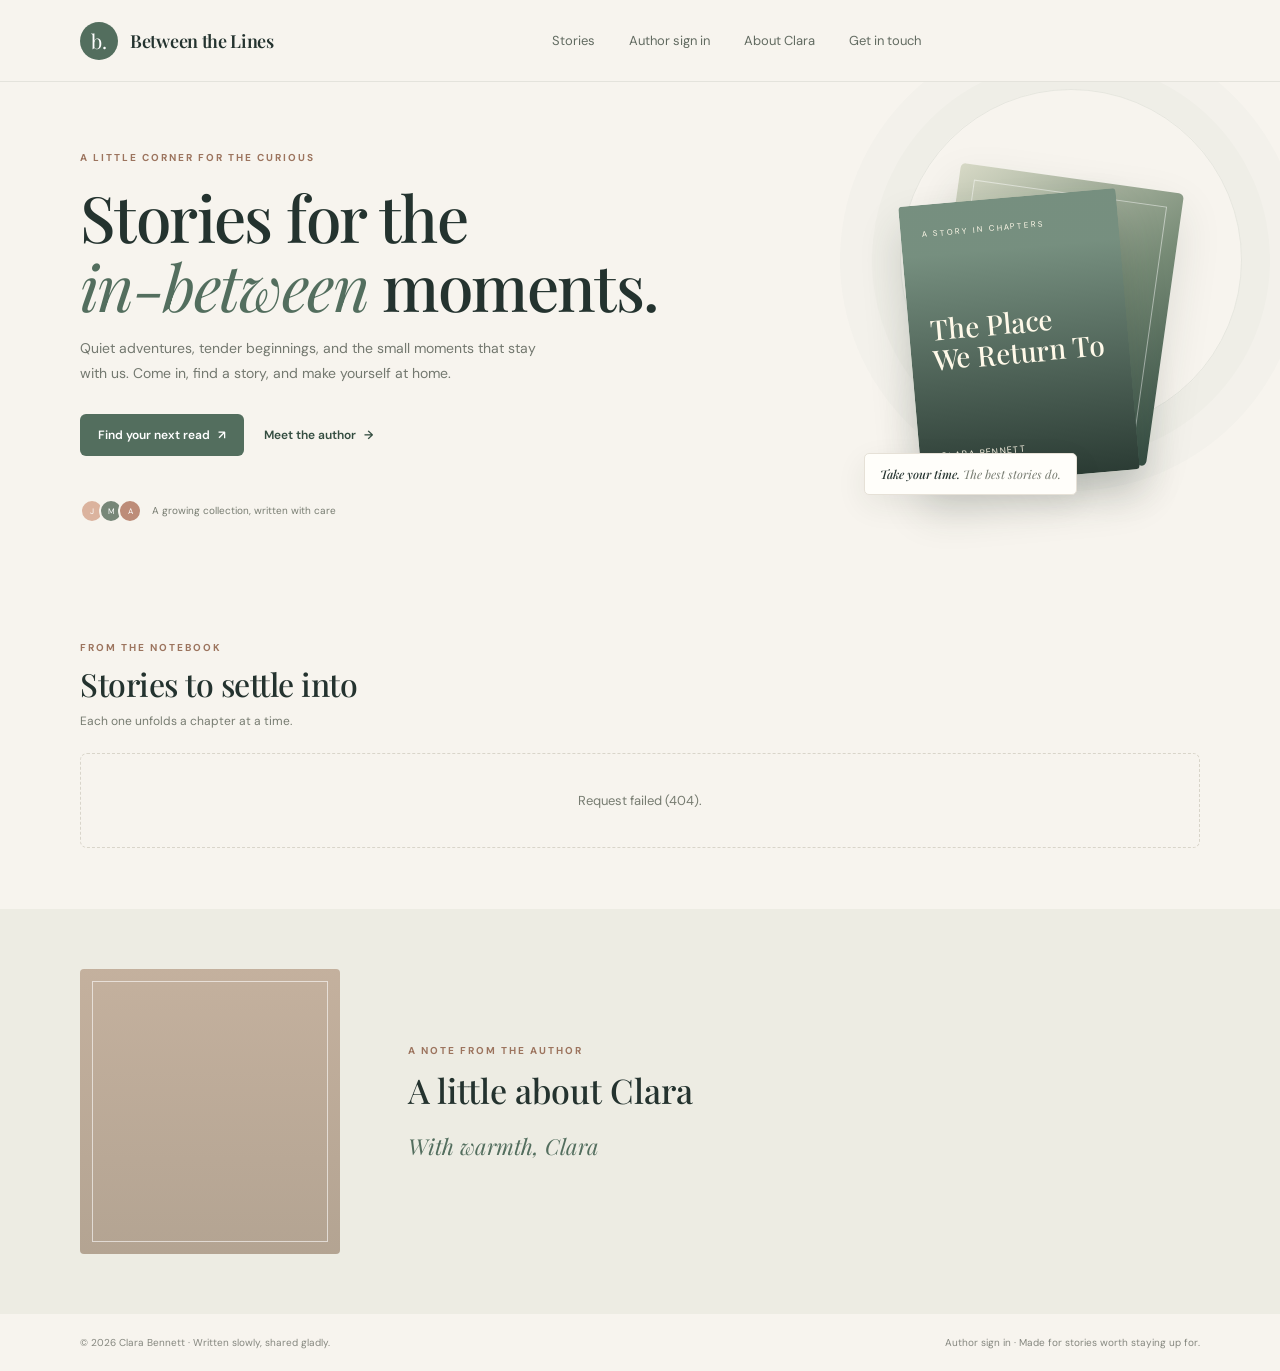
==== index.html @ d6409e67 "for the website website" ====
<!doctype html>
<html lang="en">
<head>
  <meta charset="utf-8">
  <meta name="viewport" content="width=device-width, initial-scale=1">
  <meta name="theme-color" content="#f7f4ee">
  <title>Between the Lines — Stories by Clara Bennett</title>
  <link rel="preconnect" href="https://fonts.googleapis.com">
  <link rel="preconnect" href="https://fonts.gstatic.com" crossorigin>
  <link href="https://fonts.googleapis.com/css2?family=DM+Sans:wght@400;500;600;700&family=Playfair+Display:wght@400;500;600;700&display=swap" rel="stylesheet">
  <style>
    :root {
      color-scheme: light;
      --paper: #f7f4ee;
      --ink: #24332f;
      --muted: #777c71;
      --line: #e6e1d7;
      --green: #536e5e;
      --green-dark: #344d40;
      --peach: #e6a487;
      --card: #fffefa;
      --serif: "Playfair Display", Georgia, serif;
      --sans: "DM Sans", Arial, sans-serif;
      font-family: var(--sans);
      color: var(--ink);
      background: var(--paper);
      font-synthesis: none;
      text-rendering: optimizeLegibility;
    }

    * { box-sizing: border-box; }
    [hidden] { display: none !important; }
    body { margin: 0; min-width: 320px; }
    button, input, textarea, select { font: inherit; }
    button { cursor: pointer; }
    a { color: inherit; text-decoration: none; }
    .wrap { width: min(1120px, calc(100% - 64px)); margin-inline: auto; }

    .topbar {
      height: 82px;
      display: flex;
      align-items: center;
      border-bottom: 1px solid rgba(66, 76, 66, .1);
    }
    .topbar-inner { display: flex; align-items: center; justify-content: space-between; gap: 28px; }
    .brand { display: flex; align-items: center; gap: 12px; }
    .brand-mark {
      display: grid; place-items: center; width: 38px; height: 38px;
      border-radius: 50%; color: #fff; background: var(--green); font: 20px var(--serif);
    }
    .brand-name { font: 600 18px var(--serif); letter-spacing: -.3px; }
    .nav { display: flex; align-items: center; gap: 34px; color: #626b61; font-size: 13px; }
    .nav a:hover { color: var(--green-dark); }
    .nav-actions { display: flex; gap: 10px; }
    .button {
      display: inline-flex; align-items: center; justify-content: center; gap: 8px;
      min-height: 42px; border: 1px solid transparent; border-radius: 6px;
      padding: 0 17px; font-size: 12px; font-weight: 600; transition: .2s ease;
    }
    .button-primary { background: var(--green); color: white; }
    .button-primary:hover { background: var(--green-dark); transform: translateY(-1px); }
    .button-quiet { background: transparent; color: var(--ink); border-color: var(--line); }
    .button-quiet:hover { border-color: var(--green); color: var(--green-dark); }
    .button-small { min-height: 35px; padding: 0 12px; font-size: 11px; }
    .icon { width: 15px; height: 15px; fill: none; stroke: currentColor; stroke-width: 1.7; stroke-linecap: round; stroke-linejoin: round; }

    .hero { padding: 69px 0 65px; position: relative; overflow: hidden; }
    .hero::after {
      content: ""; position: absolute; z-index: -1; width: 340px; height: 340px; right: 3%; top: 7px;
      border: 1px solid rgba(83, 110, 94, .1); border-radius: 50%;
      box-shadow: 0 0 0 28px rgba(83, 110, 94, .025), 0 0 0 60px rgba(83, 110, 94, .02);
    }
    .hero-grid { display: grid; grid-template-columns: 1fr 340px; align-items: center; gap: 66px; }
    .eyebrow { color: #9c745e; font-size: 10px; letter-spacing: 2px; font-weight: 700; text-transform: uppercase; }
    h1, h2, h3, p { margin-top: 0; }
    .hero h1 { max-width: 640px; margin: 18px 0 16px; font: 500 clamp(43px, 5vw, 65px)/1.08 var(--serif); letter-spacing: -1.6px; }
    .hero h1 em { color: var(--green); font-weight: 400; }
    .hero-copy { max-width: 475px; color: #73786f; font-size: 14px; line-height: 1.8; }
    .hero-buttons { display: flex; align-items: center; gap: 20px; margin-top: 27px; }
    .text-link { font-size: 12px; font-weight: 600; color: var(--green-dark); }
    .text-link span { margin-left: 5px; }
    .hero-note { display: flex; align-items: center; gap: 10px; margin-top: 43px; color: #777c71; font-size: 10px; }
    .avatar-stack { display: flex; padding-left: 5px; }
    .avatar-stack span { display: grid; place-items: center; width: 24px; height: 24px; margin-left: -5px; border: 2px solid var(--paper); border-radius: 50%; background: #dbb39e; color: #fff; font-size: 8px; }
    .avatar-stack span:nth-child(2) { background: #778778; }
    .avatar-stack span:nth-child(3) { background: #bd8c78; }
    .hero-art { height: 320px; position: relative; }
    .art-back {
      position: absolute; width: 225px; height: 275px; right: 34px; top: 0; transform: rotate(8deg);
      border-radius: 5px; background: linear-gradient(140deg, #d7d9c6, #778b76 52%, #344c42);
      box-shadow: 0 20px 45px rgba(42, 56, 45, .13);
    }
    .art-back::before { content: ""; position: absolute; inset: 15px; border: 1px solid rgba(255,255,255,.48); }
    .art-cover {
      position: absolute; display: flex; flex-direction: column; justify-content: space-between;
      width: 218px; height: 282px; right: 72px; top: 20px; padding: 24px 21px;
      color: #fff9e9; transform: rotate(-5deg); border-radius: 4px;
      background:
        linear-gradient(180deg, rgba(27, 44, 39, .02) 18%, rgba(22, 36, 31, .78) 100%),
        url("https://images.unsplash.com/photo-1470770841072-f978cf4d019e?auto=format&fit=crop&w=700&q=85") center/cover,
        #789181;
      box-shadow: 0 23px 43px rgba(42, 56, 45, .2);
    }
    .cover-label { font-size: 8px; letter-spacing: 2px; text-transform: uppercase; }
    .cover-title { margin: 0; font: 500 28px/1.08 var(--serif); }
    .cover-author { font-size: 9px; letter-spacing: 1.4px; text-transform: uppercase; }
    .floating-note {
      position: absolute; bottom: 2px; left: 4px; padding: 12px 15px; background: var(--card);
      border: 1px solid var(--line); border-radius: 5px; box-shadow: 0 10px 30px rgba(39, 49, 39, .08);
      color: var(--muted); font: italic 12px var(--serif);
    }
    .floating-note strong { color: var(--ink); font-weight: 500; }

    .section { padding: 53px 0 61px; }
    .section-heading { display: flex; align-items: end; justify-content: space-between; gap: 18px; margin-bottom: 24px; }
    .section-heading h2 { margin: 8px 0 0; font: 500 32px var(--serif); letter-spacing: -.5px; }
    .section-heading p { margin: 8px 0 0; color: var(--muted); font-size: 12px; }
    .story-grid { display: grid; grid-template-columns: repeat(3, 1fr); gap: 20px; }
    .story-card {
      overflow: hidden; border: 1px solid #ebe7df; border-radius: 7px; background: var(--card);
      transition: transform .2s, box-shadow .2s;
    }
    .story-card:hover { transform: translateY(-3px); box-shadow: 0 12px 30px rgba(41, 54, 43, .08); }
    .story-cover { display: block; height: 185px; position: relative; background-size: cover; background-position: center; }
    .story-cover-image { position: absolute; inset: 0; width: 100%; height: 100%; object-fit: cover; }
    .story-cover::after { content: ""; position: absolute; inset: 0; background: linear-gradient(0deg, rgba(28, 39, 34, .36), transparent 70%); }
    .story-cover.cover-one { background-image: url("https://images.unsplash.com/photo-1500530855697-b586d89ba3ee?auto=format&fit=crop&w=800&q=80"); }
    .story-cover.cover-two { background-image: url("https://images.unsplash.com/photo-1470252649378-9c29740c9fa8?auto=format&fit=crop&w=800&q=80"); }
    .story-cover.cover-three { background-image: url("https://images.unsplash.com/photo-1500534623283-312aade485b7?auto=format&fit=crop&w=800&q=80"); }
    .cover-chip { position: absolute; z-index: 1; left: 14px; bottom: 13px; border: 1px solid rgba(255,255,255,.45); border-radius: 20px; padding: 5px 9px; color: white; font-size: 9px; letter-spacing: .4px; }
    .story-info { padding: 18px 19px 17px; }
    .story-meta { display: flex; gap: 9px; align-items: center; color: #8a8d82; font-size: 9px; text-transform: uppercase; letter-spacing: .7px; }
    .story-meta .dot { width: 3px; height: 3px; border-radius: 50%; background: var(--peach); }
    .story-info h3 { margin: 9px 0 7px; font: 500 22px var(--serif); }
    .story-info p { min-height: 39px; margin-bottom: 14px; color: #7c8077; font-size: 11px; line-height: 1.65; }
    .story-footer { display: flex; justify-content: space-between; align-items: center; border-top: 1px solid #efede7; padding-top: 13px; color: #85877f; font-size: 10px; }
    .story-footer button { display: inline-flex; align-items: center; gap: 5px; border: 0; padding: 4px 0; background: none; color: var(--green-dark); font-size: 10px; font-weight: 700; }
    .story-footer button:hover { color: #9c745e; }
    .story-detail-link { color: var(--green-dark); font-size: 10px; font-weight: 700; white-space: nowrap; }
    .story-detail-link:hover { color: #9c745e; }
    .story-tools { display: flex; align-items: center; gap: 10px; }
    .empty-state { grid-column: 1 / -1; padding: 38px 20px; text-align: center; border: 1px dashed #d9d5ca; border-radius: 7px; color: var(--muted); font-size: 13px; }

    .author-section { padding: 60px 0; background: #edece3; }
    .author-grid { display: grid; grid-template-columns: 260px 1fr; align-items: center; gap: 68px; }
    .author-photo {
      height: 285px; position: relative; border-radius: 4px;
      background: linear-gradient(0deg, rgba(39, 54, 46, .12), rgba(39, 54, 46, .02)),
        url("https://images.unsplash.com/photo-1534528741775-53994a69daeb?auto=format&fit=crop&w=700&q=85") center 36%/cover, #c7b3a0;
    }
    .author-photo::after { content: ""; position: absolute; inset: 12px; border: 1px solid rgba(255,255,255,.6); }
    .author-copy { max-width: 620px; }
    .author-copy h2 { margin: 10px 0 14px; font: 500 34px var(--serif); }
    .author-copy p { color: #6f766d; font-size: 13px; line-height: 1.9; white-space: pre-line; }
    .author-signoff { margin: 18px 0 0; color: var(--green); font: italic 22px var(--serif); }
    .author-actions { margin-top: 17px; }
    .footer { padding: 22px 0; color: #85877f; font-size: 10px; }
    .footer-inner { display: flex; justify-content: space-between; gap: 20px; }

    .modal-backdrop { position: fixed; inset: 0; z-index: 10; display: none; align-items: center; justify-content: center; padding: 20px; background: rgba(28, 37, 32, .52); }
    .modal-backdrop.open { display: flex; }
    .modal { width: min(550px, 100%); max-height: min(88vh, 850px); overflow: auto; border-radius: 9px; background: var(--card); box-shadow: 0 24px 70px rgba(0,0,0,.22); }
    .modal-header { position: sticky; top: 0; z-index: 1; display: flex; align-items: start; justify-content: space-between; gap: 16px; padding: 22px 25px 16px; border-bottom: 1px solid var(--line); background: var(--card); }
    .modal-header h2 { margin: 4px 0 0; font: 500 25px var(--serif); }
    .modal-header p { margin: 5px 0 0; color: var(--muted); font-size: 11px; }
    .close-button { display: grid; place-items: center; width: 30px; height: 30px; border: 0; border-radius: 50%; background: #f1efe9; color: #526056; font-size: 20px; }
    .form { display: grid; gap: 15px; padding: 20px 25px 25px; }
    .field { display: grid; gap: 6px; }
    .field label { color: #505c52; font-size: 11px; font-weight: 700; }
    .field input, .field textarea, .field select {
      width: 100%; border: 1px solid #dedbd2; border-radius: 5px; outline: none;
      padding: 10px 11px; color: var(--ink); background: #fffefa; font-size: 12px;
    }
    .field input:focus, .field textarea:focus, .field select:focus { border-color: #829986; box-shadow: 0 0 0 3px rgba(83,110,94,.1); }
    .field textarea { min-height: 100px; resize: vertical; line-height: 1.6; }
    .field .bio-input { min-height: 130px; }
    .field-hint { color: #92948b; font-size: 10px; }
    .form-row { display: grid; grid-template-columns: 1fr 1fr; gap: 14px; }
    .form-actions { display: flex; justify-content: end; gap: 9px; padding-top: 4px; }
    .toast { position: fixed; z-index: 20; left: 50%; bottom: 24px; transform: translate(-50%, 20px); opacity: 0; pointer-events: none; padding: 11px 16px; border-radius: 5px; background: #30483c; color: white; box-shadow: 0 5px 25px rgba(0,0,0,.15); font-size: 11px; transition: .25s; }
    .toast.show { transform: translate(-50%, 0); opacity: 1; }

    @media (max-width: 760px) {
      .wrap { width: min(100% - 38px, 560px); }
      .topbar { height: 70px; }
      .nav { display: none; }
      .nav-actions #editBioTop { display: none; }
      .nav-actions .button { min-height: 37px; padding: 0 12px; }
      .brand-name { font-size: 16px; }
      .hero { padding: 52px 0 45px; }
      .hero-grid { grid-template-columns: 1fr; gap: 10px; }
      .hero h1 { font-size: clamp(42px, 11vw, 58px); }
      .hero-art { height: 280px; width: min(100%, 360px); margin: 0 auto; }
      .art-cover { right: calc(50% - 96px); width: 195px; height: 255px; }
      .art-back { right: calc(50% - 120px); width: 205px; height: 250px; }
      .floating-note { bottom: -1px; left: 0; }
      .section { padding: 43px 0; }
      .section-heading { align-items: start; }
      .section-heading h2 { font-size: 28px; }
      .story-grid { grid-template-columns: 1fr; gap: 14px; }
      .story-card { display: grid; grid-template-columns: 36% 1fr; }
      .story-cover { height: 100%; min-height: 200px; }
      .story-info { padding: 14px; }
      .story-info h3 { font-size: 19px; }
      .story-info p { min-height: 0; }
      .author-section { padding: 43px 0; }
      .author-grid { grid-template-columns: 1fr; gap: 25px; }
      .author-photo { height: 260px; width: min(100%, 310px); }
      .author-copy h2 { font-size: 29px; }
      .footer-inner { flex-direction: column; gap: 7px; }
    }
    @media (max-width: 420px) {
      .wrap { width: calc(100% - 30px); }
      .brand-mark { width: 33px; height: 33px; }
      .brand { gap: 8px; }
      .brand-name { font-size: 14px; }
      .nav-actions .button { font-size: 10px; }
      .hero-buttons { gap: 13px; }
      .story-card { grid-template-columns: 1fr; }
      .story-cover { min-height: 145px; }
      .story-info p { min-height: 0; }
      .form-row { grid-template-columns: 1fr; gap: 15px; }
      .modal-header, .form { padding-left: 18px; padding-right: 18px; }
    }
  </style>
</head>
<body>
  <header class="topbar">
    <div class="wrap topbar-inner">
      <a class="brand" href="#home" aria-label="Between the Lines home">
        <span class="brand-mark">b.</span>
        <span class="brand-name">Between the Lines</span>
      </a>
      <nav class="nav" aria-label="Main navigation">
        <a href="#stories">Stories</a>
        <a id="manageLink" href="manage.html" hidden>Manage stories</a>
        <a id="loginLink" href="login.html?next=index.html">Author sign in</a>
        <a href="#about">About Clara</a>
        <a href="#footer">Get in touch</a>
      </nav>
      <div class="nav-actions">
        <button class="button button-quiet button-small" id="editBioTop" type="button" hidden>Edit bio</button>
        <button class="button button-primary button-small" id="addStoryTop" type="button" hidden>
          <svg class="icon" viewBox="0 0 24 24" aria-hidden="true"><path d="M12 5v14M5 12h14"/></svg>
          Add a story
        </button>
        <button class="button button-quiet button-small" id="logoutTop" type="button" hidden>Sign out</button>
      </div>
    </div>
  </header>

  <main id="home">
    <section class="hero">
      <div class="wrap hero-grid">
        <div>
          <div class="eyebrow">A little corner for the curious</div>
          <h1>Stories for the<br><em>in-between</em> moments.</h1>
          <p class="hero-copy">Quiet adventures, tender beginnings, and the small moments that stay with us. Come in, find a story, and make yourself at home.</p>
          <div class="hero-buttons">
            <a class="button button-primary" href="#stories">Find your next read <span aria-hidden="true">↗</span></a>
            <a class="text-link" href="#about">Meet the author <span aria-hidden="true">→</span></a>
          </div>
          <div class="hero-note">
            <div class="avatar-stack" aria-hidden="true"><span>J</span><span>M</span><span>A</span></div>
            <span>A growing collection, written with care</span>
          </div>
        </div>
        <div class="hero-art" aria-label="Featured story cover, The Place We Return To">
          <div class="art-back"></div>
          <div class="art-cover">
            <div class="cover-label">A story in chapters</div>
            <h2 class="cover-title">The Place<br>We Return To</h2>
            <div class="cover-author">Clara Bennett</div>
          </div>
          <div class="floating-note"><strong>Take your time.</strong> The best stories do.</div>
        </div>
      </div>
    </section>

    <section class="section" id="stories">
      <div class="wrap">
        <div class="section-heading">
          <div>
            <div class="eyebrow">From the notebook</div>
            <h2>Stories to settle into</h2>
            <p>Each one unfolds a chapter at a time.</p>
          </div>
          <a class="text-link" href="manage.html" id="manageCollectionLink" hidden>Manage stories <span aria-hidden="true">→</span></a>
        </div>
        <div class="story-grid" id="storyGrid" aria-live="polite"></div>
      </div>
    </section>

    <section class="author-section" id="about">
      <div class="wrap author-grid">
        <div class="author-photo" role="img" aria-label="Portrait of author Clara Bennett"></div>
        <div class="author-copy">
          <div class="eyebrow">A note from the author</div>
          <h2>A little about Clara</h2>
          <p id="authorBio"></p>
          <div class="author-signoff">With warmth, Clara</div>
          <div class="author-actions">
            <button class="button button-quiet button-small" id="editBio" type="button" hidden>Edit biography</button>
          </div>
        </div>
      </div>
    </section>
  </main>

  <footer class="footer" id="footer">
    <div class="wrap footer-inner">
      <span>© <span id="year"></span> Clara Bennett · Written slowly, shared gladly.</span>
      <span id="footerLoginWrap"><a id="footerLogin" href="login.html">Author sign in</a> · Made for stories worth staying up for.</span>
      <span id="footerAuthorWrap" hidden><a id="footerAuthor" href="manage.html">Manage stories</a> · Made for stories worth staying up for.</span>
    </div>
  </footer>

  <div class="modal-backdrop" id="formBackdrop" role="presentation">
    <section class="modal" role="dialog" aria-modal="true" aria-labelledby="formTitle">
      <div class="modal-header">
        <div><div class="eyebrow" id="formEyebrow">For the author</div><h2 id="formTitle">Add a new story</h2><p id="formSubtitle">Start a story and give it its first chapter.</p></div>
        <button class="close-button" type="button" data-close aria-label="Close dialog">×</button>
      </div>
      <form class="form" id="authorForm"></form>
    </section>
  </div>

  <div class="toast" id="toast" role="status" aria-live="polite"></div>

  <script src="api.js"></script>
  <script>
    let state = { stories: [], bio: "" };
    let isAuthor = false;
    let isSignedIn = false;
    function escapeHtml(value) {
      return String(value).replace(/[&<>"']/g, character => ({
        "&": "&amp;", "<": "&lt;", ">": "&gt;", '"': "&quot;", "'": "&#39;"
      })[character]);
    }
    async function getCsrfToken() {
      const session = await window.siteApi.refreshSession();
      return session.csrfToken;
    }
    async function uploadCover(file) {
      if (!(file instanceof File) || !file.size) return "";
      const formData = new FormData();
      formData.append("image", file);
      const response = await fetch("/api/uploads/story-cover", {
        method: "POST",
        headers: { "X-CSRFToken": await getCsrfToken(), Accept: "application/json" },
        credentials: "same-origin",
        body: formData
      });
      const result = await response.json();
      if (!response.ok) throw new Error(result.error || "Could not upload the cover.");
      return result.url;
    }
    function render() {
      document.getElementById("authorBio").textContent = state.bio;
      document.querySelectorAll("#addStoryTop, #editBioTop, #editBio, #manageLink, #manageCollectionLink, #footerAuthorWrap").forEach(element => {
        element.hidden = !isAuthor;
      });
      document.getElementById("logoutTop").hidden = !isSignedIn;
      document.getElementById("loginLink").hidden = isSignedIn;
      document.getElementById("loginLink").href = "login.html?next=index.html";
      document.getElementById("footerLoginWrap").hidden = isSignedIn;
      const grid = document.getElementById("storyGrid");
      if (!state.stories.length) {
        grid.innerHTML = '<div class="empty-state">No stories yet. Add the first one and start a new chapter.</div>';
        return;
      }
      grid.innerHTML = state.stories.map((story, index) => `
        <article class="story-card">
          <a class="story-cover ${story.coverImage ? "" : escapeHtml(story.cover || `cover-${["one", "two", "three"][index % 3]}`)}" href="detail.html?story=${encodeURIComponent(story.id)}" aria-label="Explore ${escapeHtml(story.title)}">
            ${story.coverImage ? `<img class="story-cover-image" src="${escapeHtml(story.coverImage)}" alt="">` : ""}
            <span class="cover-chip">${escapeHtml(story.genre || "A story")}</span>
          </a>
          <div class="story-info">
            <div class="story-meta"><span>${escapeHtml(story.genre || "Story")}</span><span class="dot"></span><span>${story.chapters.length} chapters</span></div>
            <h3><a href="detail.html?story=${encodeURIComponent(story.id)}">${escapeHtml(story.title)}</a></h3>
            <p>${escapeHtml(story.description || "")}</p>
            <div class="story-footer">
              <span>${escapeHtml(story.updated || "A story in chapters")}</span>
              <div class="story-tools">
                ${isAuthor ? `<button type="button" data-action="add-chapter" data-id="${escapeHtml(story.id)}" aria-label="Add chapter to ${escapeHtml(story.title)}">+ Chapter</button>` : ""}
                <a class="story-detail-link" href="detail.html?story=${encodeURIComponent(story.id)}">Explore story <span aria-hidden="true">→</span></a>
              </div>
            </div>
          </div>
        </article>`).join("");
    }
    function openForm(mode, storyId) {
      const form = document.getElementById("authorForm");
      const title = document.getElementById("formTitle");
      const subtitle = document.getElementById("formSubtitle");
      const story = state.stories.find(item => item.id === storyId);
      if (mode === "bio") {
        title.textContent = "Edit your biography";
        subtitle.textContent = "Let readers know a little about the person behind the stories.";
        form.innerHTML = `
          <div class="field"><label for="bioField">Your biography</label><textarea class="bio-input" id="bioField" name="bio" maxlength="1200" required>${escapeHtml(state.bio)}</textarea><span class="field-hint">A few warm paragraphs help readers get to know you.</span></div>
          <div class="form-actions"><button class="button button-quiet" type="button" data-close>Cancel</button><button class="button button-primary" type="submit">Save biography</button></div>`;
      } else if (mode === "chapter") {
        if (!story) return;
        title.textContent = "Add a chapter";
        subtitle.textContent = `Continue “${story.title}” with a new chapter.`;
        form.innerHTML = `
          <div class="field"><label for="chapterTitle">Chapter title</label><input id="chapterTitle" name="chapterTitle" maxlength="90" placeholder="e.g. The morning after" required></div>
          <div class="field"><label for="chapterBody">Chapter text</label><textarea id="chapterBody" name="chapterBody" maxlength="12000" placeholder="Write your chapter here..." required></textarea><span class="field-hint">You can add up to 12,000 characters per chapter.</span></div>
          <div class="form-actions"><button class="button button-quiet" type="button" data-close>Cancel</button><button class="button button-primary" type="submit">Add chapter</button></div>`;
      } else {
        title.textContent = "Add a new story";
        subtitle.textContent = "Start a story and give it its first chapter.";
        form.innerHTML = `
          <div class="field"><label for="storyTitle">Story title</label><input id="storyTitle" name="storyTitle" maxlength="90" placeholder="A title readers will remember" required></div>
          <div class="field"><label for="storyDescription">Short description</label><textarea id="storyDescription" name="description" maxlength="220" placeholder="A couple of lines to invite readers in..." required></textarea></div>
          <div class="field"><label for="storyBlurb">Story blurb</label><textarea id="storyBlurb" name="blurb" maxlength="5000" placeholder="A longer introduction readers will see on the story page..." required></textarea></div>
          <div class="field"><label for="storyCover">Cover picture</label><input id="storyCover" name="coverImage" type="file" accept="image/jpeg,image/png,image/webp"><span class="field-hint">JPEG, PNG or WebP, up to 5 MB.</span></div>
          <div class="form-row">
            <div class="field"><label for="storyGenre">Genre</label><input id="storyGenre" name="genre" maxlength="40" placeholder="Literary fiction"></div>
            <div class="field"><label for="firstChapter">First chapter title</label><input id="firstChapter" name="chapterTitle" maxlength="90" placeholder="Chapter one" required></div>
          </div>
          <div class="field"><label for="firstChapterBody">First chapter text</label><textarea id="firstChapterBody" name="chapterBody" maxlength="12000" placeholder="Begin your story..." required></textarea><span class="field-hint">You can add more chapters any time.</span></div>
          <div class="form-actions"><button class="button button-quiet" type="button" data-close>Cancel</button><button class="button button-primary" type="submit">Publish story</button></div>`;
      }
      form.dataset.mode = mode;
      form.dataset.storyId = storyId || "";
      document.getElementById("formBackdrop").classList.add("open");
      form.querySelector("input, textarea")?.focus();
    }
    function closeModals() {
      document.querySelectorAll(".modal-backdrop").forEach(backdrop => backdrop.classList.remove("open"));
    }
    let toastTimer;
    function showToast(message) {
      const toast = document.getElementById("toast");
      toast.textContent = message;
      toast.classList.add("show");
      clearTimeout(toastTimer);
      toastTimer = setTimeout(() => toast.classList.remove("show"), 2600);
    }
    async function reloadContent() {
      const result = await window.siteApi.request("/api/public");
      state = result;
      render();
    }

    document.getElementById("storyGrid").addEventListener("click", event => {
      const button = event.target.closest("button[data-action]");
      if (!button) return;
      if (button.dataset.action === "read") {
        window.location.href = `reader.html?story=${encodeURIComponent(button.dataset.id)}`;
      }
      if (button.dataset.action === "add-chapter") openForm("chapter", button.dataset.id);
    });
    document.getElementById("addStoryTop").addEventListener("click", () => openForm("story"));
    document.getElementById("editBioTop").addEventListener("click", () => openForm("bio"));
    document.getElementById("editBio").addEventListener("click", () => openForm("bio"));
    document.getElementById("logoutTop").addEventListener("click", async () => {
      try {
        await window.siteApi.request("/api/auth/logout", { method: "POST" });
        isSignedIn = false;
        isAuthor = false;
        await reloadContent();
        showToast("You have signed out.");
      } catch (error) {
        showToast(error.message || "Could not sign out.");
      }
    });
    document.querySelectorAll("[data-close]").forEach(button => button.addEventListener("click", closeModals));
    document.querySelectorAll(".modal-backdrop").forEach(backdrop => backdrop.addEventListener("click", event => {
      if (event.target === backdrop) closeModals();
    }));
    document.addEventListener("keydown", event => {
      if (event.key === "Escape") closeModals();
    });
    document.getElementById("authorForm").addEventListener("submit", async event => {
      event.preventDefault();
      const form = event.currentTarget;
      const data = new FormData(form);
      const mode = form.dataset.mode;
      const submit = form.querySelector('[type="submit"]');
      submit.disabled = true;
      try {
        if (mode === "bio") {
          await window.siteApi.request("/api/bio", {
            method: "PUT",
            body: { bio: String(data.get("bio")).trim() }
          });
        } else if (mode === "chapter") {
          const story = state.stories.find(item => item.id === form.dataset.storyId);
          if (!story) throw new Error("That story could not be found.");
          await window.siteApi.request(`/api/stories/${encodeURIComponent(story.id)}`, {
            method: "PUT",
            body: {
              title: story.title,
              description: story.description,
              blurb: story.blurb || story.description,
              coverImage: story.coverImage || "",
              genre: story.genre,
              updated: "Recently updated",
              chapters: [...story.chapters, {
                title: String(data.get("chapterTitle")).trim(),
                body: String(data.get("chapterBody")).trim()
              }]
            }
          });
        } else {
          await window.siteApi.request("/api/stories", {
            method: "POST",
            body: {
              title: String(data.get("storyTitle")).trim(),
              description: String(data.get("description")).trim(),
              blurb: String(data.get("blurb")).trim(),
              genre: String(data.get("genre")).trim() || "A story",
              updated: "Newly written",
              coverImage: await uploadCover(data.get("coverImage")),
              chapters: [{
                title: String(data.get("chapterTitle")).trim(),
                body: String(data.get("chapterBody")).trim()
              }]
            }
          });
        }
        await reloadContent();
        render();
        closeModals();
        showToast(mode === "bio" ? "Biography updated." : mode === "chapter" ? "Chapter added to your story." : "Your story has been added.");
      } catch (error) {
        showToast(error.message || "Could not save your changes.");
      } finally {
        submit.disabled = false;
      }
    });
    document.getElementById("year").textContent = new Date().getFullYear();
    async function initialize() {
      try {
        const [content, session] = await Promise.all([
          window.siteApi.request("/api/public"),
          window.siteApi.refreshSession()
        ]);
        state = content;
        isSignedIn = session.authenticated;
        isAuthor = session.authenticated && session.role === "author";
        render();
      } catch (error) {
        const grid = document.getElementById("storyGrid");
        grid.innerHTML = `<div class="empty-state">${escapeHtml(error.message || "Could not load stories. Please try again.")}</div>`;
        console.error("Website initialization failed.", error);
      }
    }
    initialize();
  </script>
</body>
</html>
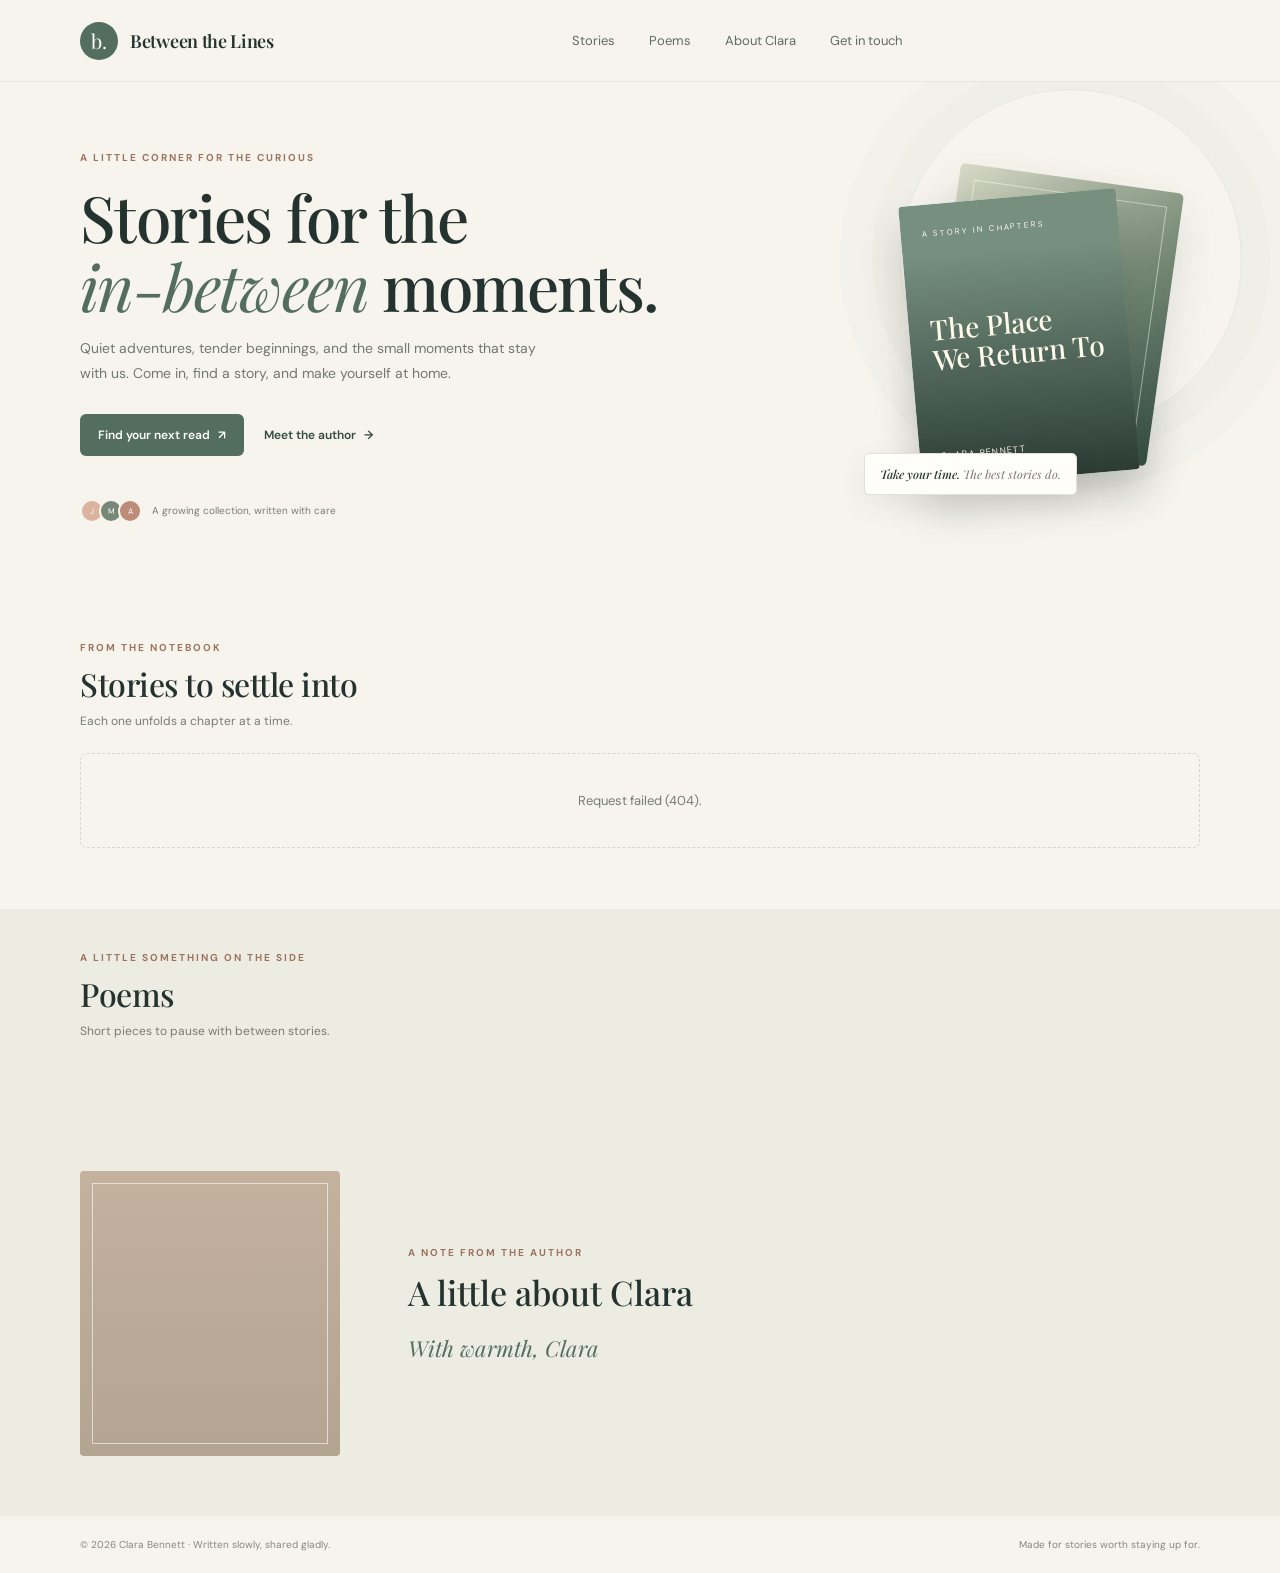
==== commit 724599e8: "update update" ====
--- a/index.html
+++ b/index.html
@@ -141,6 +141,15 @@
     .story-tools { display: flex; align-items: center; gap: 10px; }
     .empty-state { grid-column: 1 / -1; padding: 38px 20px; text-align: center; border: 1px dashed #d9d5ca; border-radius: 7px; color: var(--muted); font-size: 13px; }
 
+    .poem-section { padding: 42px 0 48px; background: #edece3; }
+    .poem-grid { display: grid; grid-template-columns: repeat(auto-fit, minmax(230px, 1fr)); gap: 16px; }
+    .poem-card { padding: 20px 22px; border: 1px solid #e2dfd5; border-radius: 6px; background: var(--card); }
+    .poem-card h3 { margin: 0 0 12px; font: 500 20px var(--serif); }
+    .poem-body { margin: 0; color: #6f766d; font: 13px/1.9 var(--serif); white-space: pre-line; }
+    .poem-actions { display: flex; justify-content: end; gap: 12px; margin-top: 15px; }
+    .poem-actions button, .poem-actions a { border: 0; padding: 4px 0; background: none; color: var(--green-dark); font-size: 10px; font-weight: 700; }
+    .poem-actions button:hover, .poem-actions a:hover { color: #9c745e; }
+
     .author-section { padding: 60px 0; background: #edece3; }
     .author-grid { display: grid; grid-template-columns: 260px 1fr; align-items: center; gap: 68px; }
     .author-photo {
@@ -203,6 +212,7 @@
       .story-info { padding: 14px; }
       .story-info h3 { font-size: 19px; }
       .story-info p { min-height: 0; }
+      .poem-grid { grid-template-columns: 1fr; }
       .author-section { padding: 43px 0; }
       .author-grid { grid-template-columns: 1fr; gap: 25px; }
       .author-photo { height: 260px; width: min(100%, 310px); }
@@ -234,7 +244,8 @@
       <nav class="nav" aria-label="Main navigation">
         <a href="#stories">Stories</a>
         <a id="manageLink" href="manage.html" hidden>Manage stories</a>
-        <a id="loginLink" href="login.html?next=index.html">Author sign in</a>
+        <a id="loginLink" href="login.html?next=index.html" hidden>Author sign in</a>
+        <a href="#poems">Poems</a>
         <a href="#about">About Clara</a>
         <a href="#footer">Get in touch</a>
       </nav>
@@ -291,6 +302,20 @@
       </div>
     </section>
 
+    <section class="poem-section" id="poems">
+      <div class="wrap">
+        <div class="section-heading">
+          <div>
+            <div class="eyebrow">A little something on the side</div>
+            <h2>Poems</h2>
+            <p>Short pieces to pause with between stories.</p>
+          </div>
+          <button class="button button-quiet button-small" id="addPoem" type="button" hidden>Add a poem</button>
+        </div>
+        <div class="poem-grid" id="poemGrid" aria-live="polite"></div>
+      </div>
+    </section>
+
     <section class="author-section" id="about">
       <div class="wrap author-grid">
         <div class="author-photo" role="img" aria-label="Portrait of author Clara Bennett"></div>
@@ -310,7 +335,8 @@
   <footer class="footer" id="footer">
     <div class="wrap footer-inner">
       <span>© <span id="year"></span> Clara Bennett · Written slowly, shared gladly.</span>
-      <span id="footerLoginWrap"><a id="footerLogin" href="login.html">Author sign in</a> · Made for stories worth staying up for.</span>
+      <span>Made for stories worth staying up for.</span>
+      <span id="footerLoginWrap" hidden><a id="footerLogin" href="login.html">Author sign in</a> · Made for stories worth staying up for.</span>
       <span id="footerAuthorWrap" hidden><a id="footerAuthor" href="manage.html">Manage stories</a> · Made for stories worth staying up for.</span>
     </div>
   </footer>
@@ -329,7 +355,7 @@
 
   <script src="api.js"></script>
   <script>
-    let state = { stories: [], bio: "" };
+    let state = { stories: [], poems: [], bio: "" };
     let isAuthor = false;
     let isSignedIn = false;
     function escapeHtml(value) {
@@ -357,44 +383,60 @@
     }
     function render() {
       document.getElementById("authorBio").textContent = state.bio;
-      document.querySelectorAll("#addStoryTop, #editBioTop, #editBio, #manageLink, #manageCollectionLink, #footerAuthorWrap").forEach(element => {
+      document.querySelectorAll("#addStoryTop, #editBioTop, #editBio, #manageLink, #manageCollectionLink, #addPoem, #footerAuthorWrap").forEach(element => {
         element.hidden = !isAuthor;
       });
       document.getElementById("logoutTop").hidden = !isSignedIn;
-      document.getElementById("loginLink").hidden = isSignedIn;
-      document.getElementById("loginLink").href = "login.html?next=index.html";
-      document.getElementById("footerLoginWrap").hidden = isSignedIn;
       const grid = document.getElementById("storyGrid");
       if (!state.stories.length) {
         grid.innerHTML = '<div class="empty-state">No stories yet. Add the first one and start a new chapter.</div>';
-        return;
-      }
-      grid.innerHTML = state.stories.map((story, index) => `
-        <article class="story-card">
-          <a class="story-cover ${story.coverImage ? "" : escapeHtml(story.cover || `cover-${["one", "two", "three"][index % 3]}`)}" href="detail.html?story=${encodeURIComponent(story.id)}" aria-label="Explore ${escapeHtml(story.title)}">
-            ${story.coverImage ? `<img class="story-cover-image" src="${escapeHtml(story.coverImage)}" alt="">` : ""}
-            <span class="cover-chip">${escapeHtml(story.genre || "A story")}</span>
-          </a>
-          <div class="story-info">
-            <div class="story-meta"><span>${escapeHtml(story.genre || "Story")}</span><span class="dot"></span><span>${story.chapters.length} chapters</span></div>
-            <h3><a href="detail.html?story=${encodeURIComponent(story.id)}">${escapeHtml(story.title)}</a></h3>
-            <p>${escapeHtml(story.description || "")}</p>
-            <div class="story-footer">
-              <span>${escapeHtml(story.updated || "A story in chapters")}</span>
-              <div class="story-tools">
-                ${isAuthor ? `<button type="button" data-action="add-chapter" data-id="${escapeHtml(story.id)}" aria-label="Add chapter to ${escapeHtml(story.title)}">+ Chapter</button>` : ""}
-                <a class="story-detail-link" href="detail.html?story=${encodeURIComponent(story.id)}">Explore story <span aria-hidden="true">→</span></a>
+      } else {
+        grid.innerHTML = state.stories.map((story, index) => `
+          <article class="story-card">
+            <a class="story-cover ${story.coverImage ? "" : escapeHtml(story.cover || `cover-${["one", "two", "three"][index % 3]}`)}" href="detail.html?story=${encodeURIComponent(story.id)}" aria-label="Explore ${escapeHtml(story.title)}">
+              ${story.coverImage ? `<img class="story-cover-image" src="${escapeHtml(story.coverImage)}" alt="">` : ""}
+              <span class="cover-chip">${escapeHtml(story.genre || "A story")}</span>
+            </a>
+            <div class="story-info">
+              <div class="story-meta"><span>${escapeHtml(story.genre || "Story")}</span><span class="dot"></span><span>${story.chapters.length} chapters</span></div>
+              <h3><a href="detail.html?story=${encodeURIComponent(story.id)}">${escapeHtml(story.title)}</a></h3>
+              <p>${escapeHtml(story.description || "")}</p>
+              <div class="story-footer">
+                <span>${escapeHtml(story.updated || "A story in chapters")}</span>
+                <div class="story-tools">
+                  ${isAuthor ? `<button type="button" data-action="add-chapter" data-id="${escapeHtml(story.id)}" aria-label="Add chapter to ${escapeHtml(story.title)}">+ Chapter</button>` : ""}
+                  <a class="story-detail-link" href="detail.html?story=${encodeURIComponent(story.id)}">Explore story <span aria-hidden="true">→</span></a>
+                </div>
               </div>
             </div>
-          </div>
-        </article>`).join("");
-    }
-    function openForm(mode, storyId) {
+          </article>`).join("");
+      }
+      const poemGrid = document.getElementById("poemGrid");
+      if (!state.poems.length) {
+        poemGrid.innerHTML = '<div class="empty-state">No poems yet. Short pieces can find a home here.</div>';
+      } else {
+        poemGrid.innerHTML = state.poems.map(poem => `
+          <article class="poem-card">
+            <h3>${escapeHtml(poem.title)}</h3>
+            <p class="poem-body">${escapeHtml(poem.body)}</p>
+            ${isAuthor ? `<div class="poem-actions"><button type="button" data-action="edit-poem" data-id="${poem.id}">Edit</button><button type="button" data-action="delete-poem" data-id="${poem.id}">Delete</button></div>` : ""}
+          </article>`).join("");
+      }
+    }
+    function openForm(mode, storyId, poemId) {
       const form = document.getElementById("authorForm");
       const title = document.getElementById("formTitle");
       const subtitle = document.getElementById("formSubtitle");
       const story = state.stories.find(item => item.id === storyId);
-      if (mode === "bio") {
+      const poem = state.poems.find(item => item.id === Number(poemId));
+      if (mode === "poem") {
+        title.textContent = poem ? "Edit poem" : "Add a poem";
+        subtitle.textContent = "Give this short piece a title and its words.";
+        form.innerHTML = `
+          <div class="field"><label for="poemTitle">Poem title</label><input id="poemTitle" name="poemTitle" maxlength="100" value="${escapeHtml(poem?.title || "")}" required></div>
+          <div class="field"><label for="poemBody">Poem text</label><textarea id="poemBody" name="poemBody" maxlength="12000" required>${escapeHtml(poem?.body || "")}</textarea><span class="field-hint">Up to 12,000 characters. Line breaks are preserved.</span></div>
+          <div class="form-actions"><button class="button button-quiet" type="button" data-close>Cancel</button><button class="button button-primary" type="submit">${poem ? "Save poem" : "Publish poem"}</button></div>`;
+      } else if (mode === "bio") {
         title.textContent = "Edit your biography";
         subtitle.textContent = "Let readers know a little about the person behind the stories.";
         form.innerHTML = `
@@ -425,6 +467,7 @@
       }
       form.dataset.mode = mode;
       form.dataset.storyId = storyId || "";
+      form.dataset.poemId = poem?.id || "";
       document.getElementById("formBackdrop").classList.add("open");
       form.querySelector("input, textarea")?.focus();
     }
@@ -453,6 +496,23 @@
       }
       if (button.dataset.action === "add-chapter") openForm("chapter", button.dataset.id);
     });
+    document.getElementById("poemGrid").addEventListener("click", async event => {
+      const button = event.target.closest("button[data-action]");
+      if (!button || !isAuthor) return;
+      const poemId = Number(button.dataset.id);
+      if (button.dataset.action === "edit-poem") {
+        openForm("poem", undefined, poemId);
+      } else if (button.dataset.action === "delete-poem" && window.confirm("Delete this poem?")) {
+        try {
+          await window.siteApi.request(`/api/poems/${poemId}`, { method: "DELETE" });
+          await reloadContent();
+          showToast("Poem deleted.");
+        } catch (error) {
+          showToast(error.message || "Could not delete the poem.");
+        }
+      }
+    });
+    document.getElementById("addPoem").addEventListener("click", () => openForm("poem"));
     document.getElementById("addStoryTop").addEventListener("click", () => openForm("story"));
     document.getElementById("editBioTop").addEventListener("click", () => openForm("bio"));
     document.getElementById("editBio").addEventListener("click", () => openForm("bio"));
@@ -487,6 +547,18 @@
             method: "PUT",
             body: { bio: String(data.get("bio")).trim() }
           });
+        } else if (mode === "poem") {
+          const poemId = form.dataset.poemId;
+          await window.siteApi.request(
+            poemId ? `/api/poems/${poemId}` : "/api/poems",
+            {
+              method: poemId ? "PUT" : "POST",
+              body: {
+                title: String(data.get("poemTitle")).trim(),
+                body: String(data.get("poemBody")).trim()
+              }
+            }
+          );
         } else if (mode === "chapter") {
           const story = state.stories.find(item => item.id === form.dataset.storyId);
           if (!story) throw new Error("That story could not be found.");
@@ -525,7 +597,7 @@
         await reloadContent();
         render();
         closeModals();
-        showToast(mode === "bio" ? "Biography updated." : mode === "chapter" ? "Chapter added to your story." : "Your story has been added.");
+        showToast(mode === "bio" ? "Biography updated." : mode === "poem" ? (form.dataset.poemId ? "Poem updated." : "Poem published.") : mode === "chapter" ? "Chapter added to your story." : "Your story has been added.");
       } catch (error) {
         showToast(error.message || "Could not save your changes.");
       } finally {
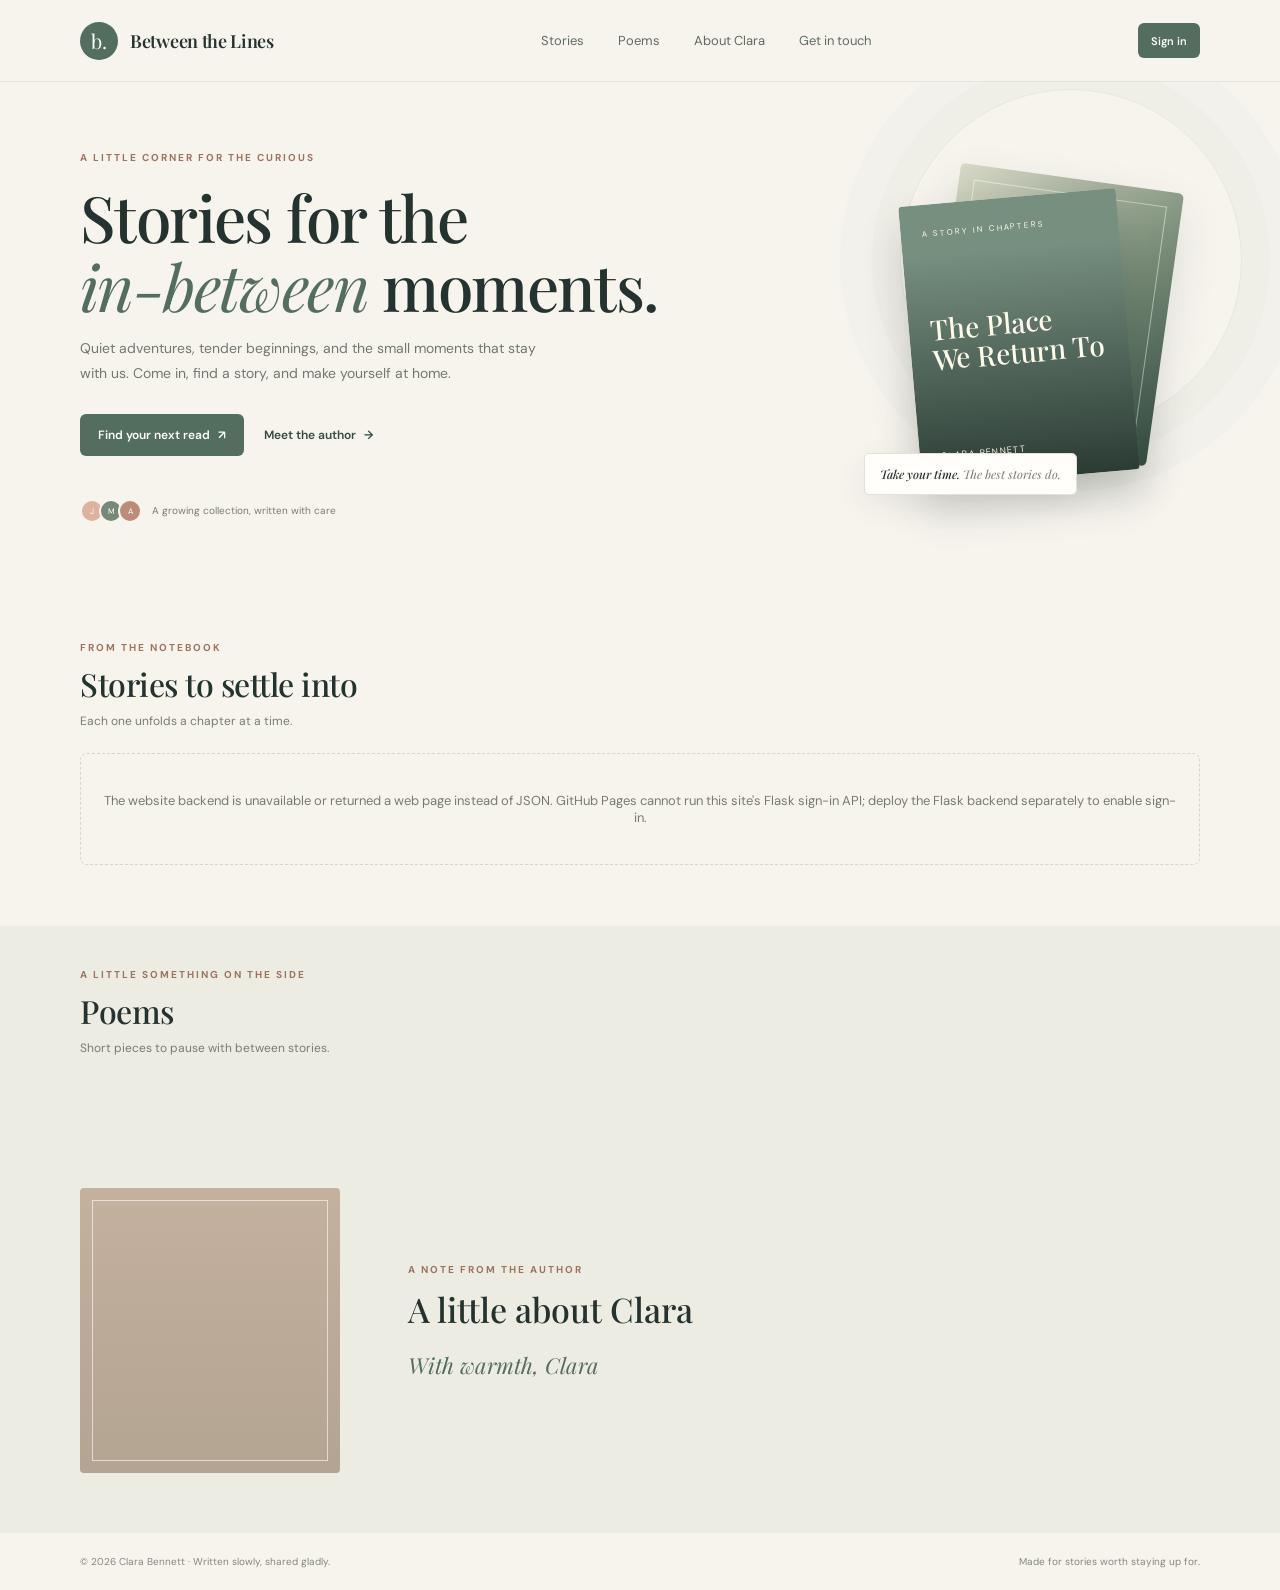
==== commit 012702ee: "update update" ====
--- a/index.html
+++ b/index.html
@@ -244,12 +244,12 @@
       <nav class="nav" aria-label="Main navigation">
         <a href="#stories">Stories</a>
         <a id="manageLink" href="manage.html" hidden>Manage stories</a>
-        <a id="loginLink" href="login.html?next=index.html" hidden>Author sign in</a>
         <a href="#poems">Poems</a>
         <a href="#about">About Clara</a>
         <a href="#footer">Get in touch</a>
       </nav>
       <div class="nav-actions">
+        <a class="button button-primary button-small" id="loginLink" href="login.html?next=index.html">Sign in</a>
         <button class="button button-quiet button-small" id="editBioTop" type="button" hidden>Edit bio</button>
         <button class="button button-primary button-small" id="addStoryTop" type="button" hidden>
           <svg class="icon" viewBox="0 0 24 24" aria-hidden="true"><path d="M12 5v14M5 12h14"/></svg>
@@ -386,6 +386,7 @@
       document.querySelectorAll("#addStoryTop, #editBioTop, #editBio, #manageLink, #manageCollectionLink, #addPoem, #footerAuthorWrap").forEach(element => {
         element.hidden = !isAuthor;
       });
+      document.getElementById("loginLink").hidden = isSignedIn;
       document.getElementById("logoutTop").hidden = !isSignedIn;
       const grid = document.getElementById("storyGrid");
       if (!state.stories.length) {
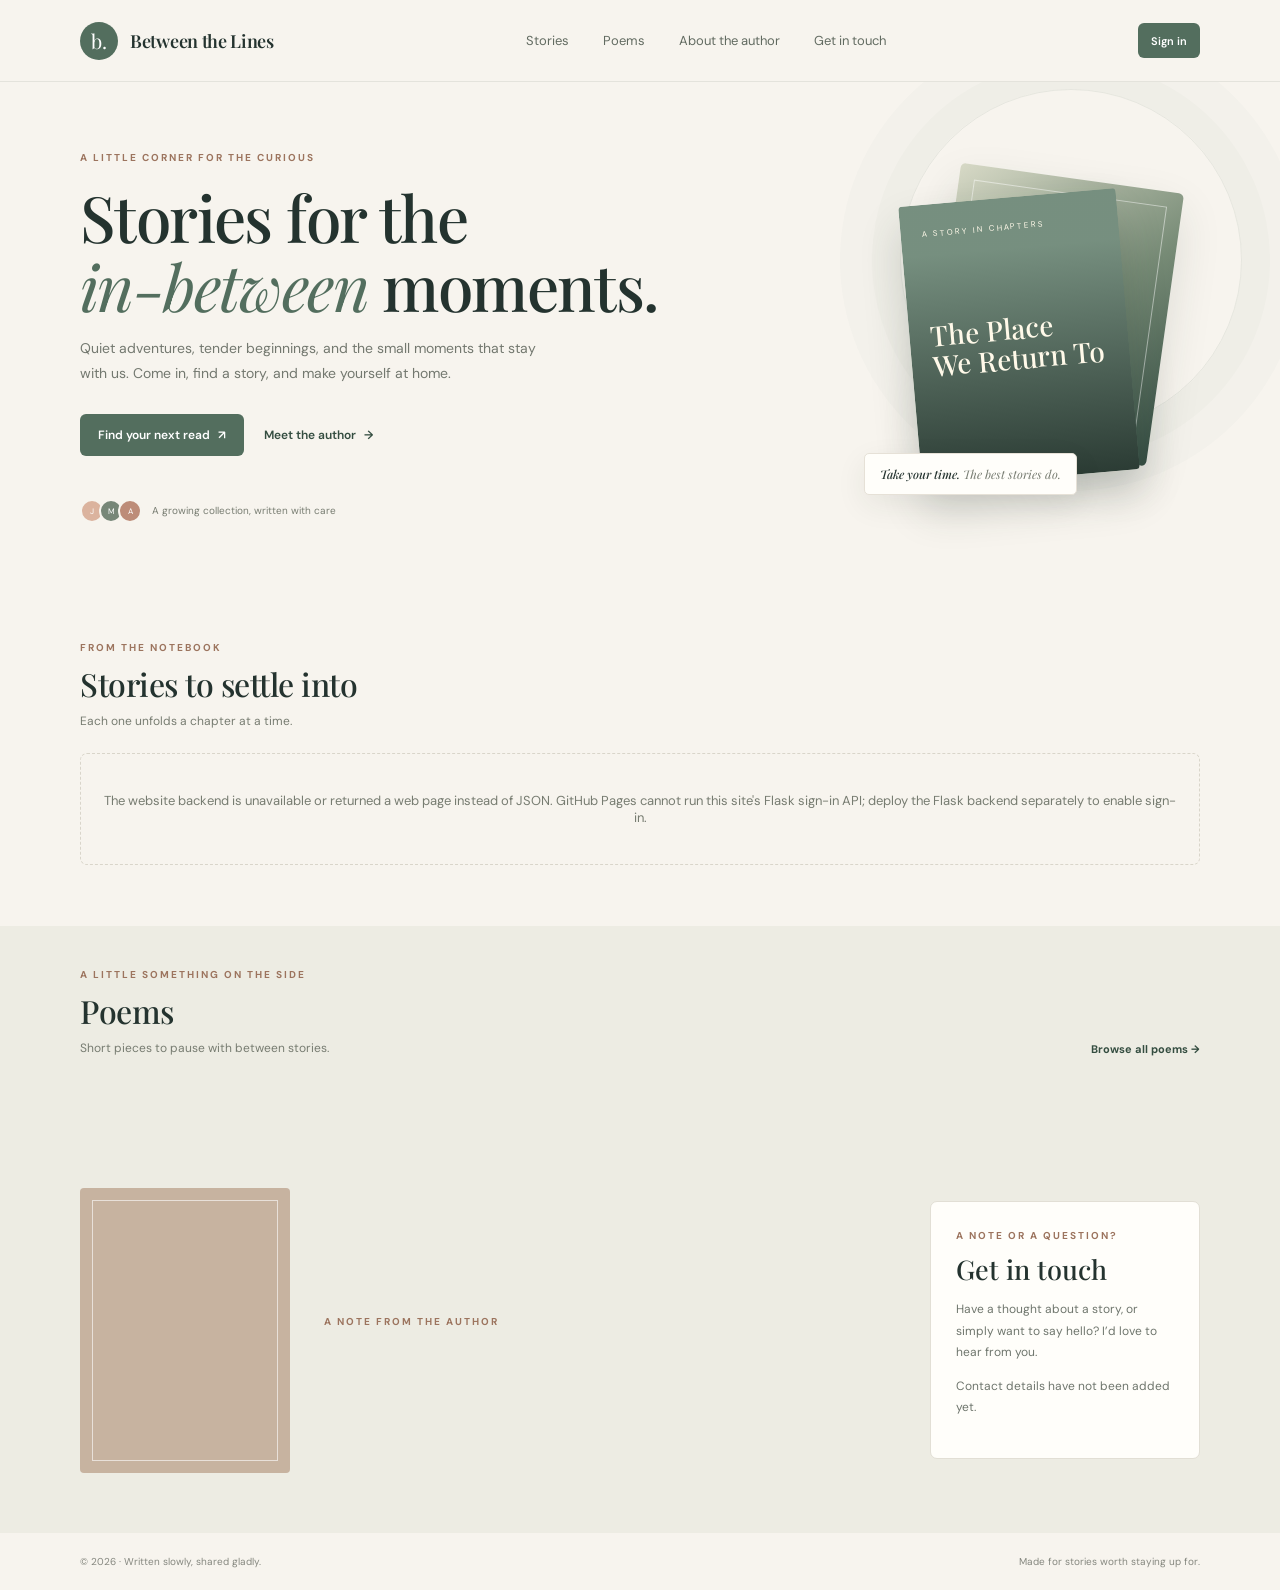
==== commit 8506a7a9: "update" ====
--- a/index.html
+++ b/index.html
@@ -4,7 +4,7 @@
   <meta charset="utf-8">
   <meta name="viewport" content="width=device-width, initial-scale=1">
   <meta name="theme-color" content="#f7f4ee">
-  <title>Between the Lines — Stories by Clara Bennett</title>
+  <title>Between the Lines</title>
   <link rel="preconnect" href="https://fonts.googleapis.com">
   <link rel="preconnect" href="https://fonts.gstatic.com" crossorigin>
   <link href="https://fonts.googleapis.com/css2?family=DM+Sans:wght@400;500;600;700&family=Playfair+Display:wght@400;500;600;700&display=swap" rel="stylesheet">
@@ -149,13 +149,15 @@
     .poem-actions { display: flex; justify-content: end; gap: 12px; margin-top: 15px; }
     .poem-actions button, .poem-actions a { border: 0; padding: 4px 0; background: none; color: var(--green-dark); font-size: 10px; font-weight: 700; }
     .poem-actions button:hover, .poem-actions a:hover { color: #9c745e; }
+    .poem-more { color: var(--green-dark); font-size: 11px; font-weight: 700; white-space: nowrap; }
 
     .author-section { padding: 60px 0; background: #edece3; }
-    .author-grid { display: grid; grid-template-columns: 260px 1fr; align-items: center; gap: 68px; }
+    .home-info-grid { display: grid; grid-template-columns: minmax(0, 1fr) 270px; align-items: center; gap: 44px; }
+    .author-grid { display: grid; grid-template-columns: 210px 1fr; align-items: center; gap: 34px; }
+    .author-grid.no-photo { grid-template-columns: 1fr; }
     .author-photo {
       height: 285px; position: relative; border-radius: 4px;
-      background: linear-gradient(0deg, rgba(39, 54, 46, .12), rgba(39, 54, 46, .02)),
-        url("https://images.unsplash.com/photo-1534528741775-53994a69daeb?auto=format&fit=crop&w=700&q=85") center 36%/cover, #c7b3a0;
+      background-position: center 36%; background-size: cover; background-color: #c7b3a0;
     }
     .author-photo::after { content: ""; position: absolute; inset: 12px; border: 1px solid rgba(255,255,255,.6); }
     .author-copy { max-width: 620px; }
@@ -163,6 +165,12 @@
     .author-copy p { color: #6f766d; font-size: 13px; line-height: 1.9; white-space: pre-line; }
     .author-signoff { margin: 18px 0 0; color: var(--green); font: italic 22px var(--serif); }
     .author-actions { margin-top: 17px; }
+    .contact-card { padding: 27px 25px; border: 1px solid #e2dfd5; border-radius: 7px; background: var(--card); }
+    .contact-card h2 { margin: 9px 0 12px; font: 500 27px var(--serif); }
+    .contact-card p { color: #6f766d; font-size: 12px; line-height: 1.8; }
+    .contact-link { display: inline-block; margin-top: 5px; color: var(--green-dark); font-size: 12px; font-weight: 700; overflow-wrap: anywhere; }
+    .contact-card .button { margin-top: 8px; }
+    .photo-remove { display: flex; align-items: center; gap: 7px; color: #505c52; font-size: 10px; }
     .footer { padding: 22px 0; color: #85877f; font-size: 10px; }
     .footer-inner { display: flex; justify-content: space-between; gap: 20px; }
 
@@ -214,6 +222,7 @@
       .story-info p { min-height: 0; }
       .poem-grid { grid-template-columns: 1fr; }
       .author-section { padding: 43px 0; }
+      .home-info-grid { grid-template-columns: 1fr; gap: 30px; }
       .author-grid { grid-template-columns: 1fr; gap: 25px; }
       .author-photo { height: 260px; width: min(100%, 310px); }
       .author-copy h2 { font-size: 29px; }
@@ -244,13 +253,13 @@
       <nav class="nav" aria-label="Main navigation">
         <a href="#stories">Stories</a>
         <a id="manageLink" href="manage.html" hidden>Manage stories</a>
-        <a href="#poems">Poems</a>
-        <a href="#about">About Clara</a>
-        <a href="#footer">Get in touch</a>
+        <a href="poems.html">Poems</a>
+        <a href="#about">About the author</a>
+        <a href="#contact">Get in touch</a>
       </nav>
       <div class="nav-actions">
         <a class="button button-primary button-small" id="loginLink" href="login.html?next=index.html">Sign in</a>
-        <button class="button button-quiet button-small" id="editBioTop" type="button" hidden>Edit bio</button>
+        <button class="button button-quiet button-small" id="editBioTop" type="button" hidden>Edit author profile</button>
         <button class="button button-primary button-small" id="addStoryTop" type="button" hidden>
           <svg class="icon" viewBox="0 0 24 24" aria-hidden="true"><path d="M12 5v14M5 12h14"/></svg>
           Add a story
@@ -281,7 +290,7 @@
           <div class="art-cover">
             <div class="cover-label">A story in chapters</div>
             <h2 class="cover-title">The Place<br>We Return To</h2>
-            <div class="cover-author">Clara Bennett</div>
+            <div class="cover-author" id="coverAuthor"></div>
           </div>
           <div class="floating-note"><strong>Take your time.</strong> The best stories do.</div>
         </div>
@@ -310,31 +319,42 @@
             <h2>Poems</h2>
             <p>Short pieces to pause with between stories.</p>
           </div>
+          <a class="poem-more" href="poems.html">Browse all poems <span aria-hidden="true">→</span></a>
           <button class="button button-quiet button-small" id="addPoem" type="button" hidden>Add a poem</button>
         </div>
         <div class="poem-grid" id="poemGrid" aria-live="polite"></div>
       </div>
     </section>
 
-    <section class="author-section" id="about">
-      <div class="wrap author-grid">
-        <div class="author-photo" role="img" aria-label="Portrait of author Clara Bennett"></div>
-        <div class="author-copy">
-          <div class="eyebrow">A note from the author</div>
-          <h2>A little about Clara</h2>
-          <p id="authorBio"></p>
-          <div class="author-signoff">With warmth, Clara</div>
-          <div class="author-actions">
-            <button class="button button-quiet button-small" id="editBio" type="button" hidden>Edit biography</button>
+    <section class="author-section">
+      <div class="wrap home-info-grid">
+        <section class="author-grid" id="about" aria-labelledby="authorHeading">
+          <div class="author-photo" id="authorPhoto" role="img" aria-label="Portrait of the author"></div>
+          <div class="author-copy">
+            <div class="eyebrow">A note from the author</div>
+            <h2 id="authorHeading"></h2>
+            <p id="authorBio"></p>
+            <div class="author-signoff" id="authorSignoff"></div>
+            <div class="author-actions">
+              <button class="button button-quiet button-small" id="editBio" type="button" hidden>Edit author profile</button>
+            </div>
           </div>
-        </div>
+        </section>
+        <section class="contact-card" id="contact" aria-labelledby="contactHeading">
+          <div class="eyebrow">A note or a question?</div>
+          <h2 id="contactHeading">Get in touch</h2>
+          <p>Have a thought about a story, or simply want to say hello? I’d love to hear from you.</p>
+          <a class="contact-link" id="contactEmailLink" hidden></a>
+          <p id="contactEmpty">Contact details have not been added yet.</p>
+          <button class="button button-quiet button-small" id="editContact" type="button" hidden>Edit contact details</button>
+        </section>
       </div>
     </section>
   </main>
 
   <footer class="footer" id="footer">
     <div class="wrap footer-inner">
-      <span>© <span id="year"></span> Clara Bennett · Written slowly, shared gladly.</span>
+      <span>© <span id="year"></span> <span id="footerAuthorName"></span> · Written slowly, shared gladly.</span>
       <span>Made for stories worth staying up for.</span>
       <span id="footerLoginWrap" hidden><a id="footerLogin" href="login.html">Author sign in</a> · Made for stories worth staying up for.</span>
       <span id="footerAuthorWrap" hidden><a id="footerAuthor" href="manage.html">Manage stories</a> · Made for stories worth staying up for.</span>
@@ -355,7 +375,7 @@
 
   <script src="api.js"></script>
   <script>
-    let state = { stories: [], poems: [], bio: "" };
+    let state = { stories: [], poems: [], bio: "", authorName: "Clara Bennett", authorImage: "", contactEmail: "" };
     let isAuthor = false;
     let isSignedIn = false;
     function escapeHtml(value) {
@@ -367,25 +387,52 @@
       const session = await window.siteApi.refreshSession();
       return session.csrfToken;
     }
-    async function uploadCover(file) {
+    async function uploadImage(file, endpoint) {
       if (!(file instanceof File) || !file.size) return "";
       const formData = new FormData();
       formData.append("image", file);
-      const response = await fetch("/api/uploads/story-cover", {
+      const response = await fetch(endpoint, {
         method: "POST",
         headers: { "X-CSRFToken": await getCsrfToken(), Accept: "application/json" },
         credentials: "same-origin",
         body: formData
       });
       const result = await response.json();
-      if (!response.ok) throw new Error(result.error || "Could not upload the cover.");
+      if (!response.ok) throw new Error(result.error || "Could not upload the image.");
       return result.url;
     }
     function render() {
       document.getElementById("authorBio").textContent = state.bio;
+      const authorName = state.authorName || "Author";
+      const firstName = authorName.trim().split(/\s+/)[0];
+      document.title = `Between the Lines — Stories by ${authorName}`;
+      document.getElementById("coverAuthor").textContent = authorName;
+      document.getElementById("authorHeading").textContent = `A little about ${firstName}`;
+      document.getElementById("authorSignoff").textContent = `With warmth, ${firstName}`;
+      document.getElementById("footerAuthorName").textContent = authorName;
+      const authorPhoto = document.getElementById("authorPhoto");
+      authorPhoto.hidden = !state.authorImage;
+      authorPhoto.parentElement.classList.toggle("no-photo", !state.authorImage);
+      authorPhoto.style.backgroundImage = state.authorImage
+        ? `linear-gradient(0deg, rgba(39, 54, 46, .12), rgba(39, 54, 46, .02)), url("${state.authorImage}")`
+        : "none";
+      authorPhoto.setAttribute("aria-label", state.authorImage ? `Portrait of ${authorName}` : "");
+      const contactLink = document.getElementById("contactEmailLink");
+      const contactEmpty = document.getElementById("contactEmpty");
+      contactLink.hidden = !state.contactEmail;
+      contactEmpty.hidden = Boolean(state.contactEmail);
+      if (state.contactEmail) {
+        contactLink.href = `mailto:${state.contactEmail}`;
+        contactLink.textContent = state.contactEmail;
+        contactLink.setAttribute("aria-label", `Email ${authorName}`);
+      } else {
+        contactLink.removeAttribute("href");
+        contactLink.textContent = "";
+      }
       document.querySelectorAll("#addStoryTop, #editBioTop, #editBio, #manageLink, #manageCollectionLink, #addPoem, #footerAuthorWrap").forEach(element => {
         element.hidden = !isAuthor;
       });
+      document.getElementById("editContact").hidden = !isAuthor;
       document.getElementById("loginLink").hidden = isSignedIn;
       document.getElementById("logoutTop").hidden = !isSignedIn;
       const grid = document.getElementById("storyGrid");
@@ -437,12 +484,16 @@
           <div class="field"><label for="poemTitle">Poem title</label><input id="poemTitle" name="poemTitle" maxlength="100" value="${escapeHtml(poem?.title || "")}" required></div>
           <div class="field"><label for="poemBody">Poem text</label><textarea id="poemBody" name="poemBody" maxlength="12000" required>${escapeHtml(poem?.body || "")}</textarea><span class="field-hint">Up to 12,000 characters. Line breaks are preserved.</span></div>
           <div class="form-actions"><button class="button button-quiet" type="button" data-close>Cancel</button><button class="button button-primary" type="submit">${poem ? "Save poem" : "Publish poem"}</button></div>`;
-      } else if (mode === "bio") {
-        title.textContent = "Edit your biography";
-        subtitle.textContent = "Let readers know a little about the person behind the stories.";
+      } else if (mode === "profile") {
+        title.textContent = "Edit your author profile";
+        subtitle.textContent = "Choose how readers see and contact you.";
         form.innerHTML = `
-          <div class="field"><label for="bioField">Your biography</label><textarea class="bio-input" id="bioField" name="bio" maxlength="1200" required>${escapeHtml(state.bio)}</textarea><span class="field-hint">A few warm paragraphs help readers get to know you.</span></div>
-          <div class="form-actions"><button class="button button-quiet" type="button" data-close>Cancel</button><button class="button button-primary" type="submit">Save biography</button></div>`;
+          <div class="field"><label for="authorNameField">Name shown on the website</label><input id="authorNameField" name="authorName" maxlength="80" value="${escapeHtml(state.authorName || "")}" required></div>
+          <div class="field"><label for="contactEmailField">Contact email</label><input id="contactEmailField" name="contactEmail" type="email" maxlength="254" value="${escapeHtml(state.contactEmail || "")}" placeholder="you@example.com"><span class="field-hint">Leave blank to hide the public email link.</span></div>
+          <div class="field"><label for="authorPhotoField">Author photo</label><input id="authorPhotoField" name="authorPhoto" type="file" accept="image/jpeg,image/png,image/webp"><span class="field-hint">${state.authorImage ? "Choose a new photo, or select Remove current photo below. JPEG, PNG or WebP, up to 5 MB." : "Choose a JPEG, PNG or WebP photo up to 5 MB."}</span>
+          ${state.authorImage ? '<label class="photo-remove"><input type="checkbox" name="removePhoto"> Remove current photo</label>' : ""}</div>
+          <div class="field"><label for="bioField">Your biography</label><textarea class="bio-input" id="bioField" name="bio" maxlength="1200" required>${escapeHtml(state.bio)}</textarea></div>
+          <div class="form-actions"><button class="button button-quiet" type="button" data-close>Cancel</button><button class="button button-primary" type="submit">Save profile</button></div>`;
       } else if (mode === "chapter") {
         if (!story) return;
         title.textContent = "Add a chapter";
@@ -515,8 +566,9 @@
     });
     document.getElementById("addPoem").addEventListener("click", () => openForm("poem"));
     document.getElementById("addStoryTop").addEventListener("click", () => openForm("story"));
-    document.getElementById("editBioTop").addEventListener("click", () => openForm("bio"));
-    document.getElementById("editBio").addEventListener("click", () => openForm("bio"));
+    document.getElementById("editBioTop").addEventListener("click", () => openForm("profile"));
+    document.getElementById("editBio").addEventListener("click", () => openForm("profile"));
+    document.getElementById("editContact").addEventListener("click", () => openForm("profile"));
     document.getElementById("logoutTop").addEventListener("click", async () => {
       try {
         await window.siteApi.request("/api/auth/logout", { method: "POST" });
@@ -543,10 +595,20 @@
       const submit = form.querySelector('[type="submit"]');
       submit.disabled = true;
       try {
-        if (mode === "bio") {
-          await window.siteApi.request("/api/bio", {
+        if (mode === "profile") {
+          let authorImage = state.authorImage || "";
+          if (data.get("removePhoto") === "on") authorImage = "";
+          else if (data.get("authorPhoto") instanceof File && data.get("authorPhoto").size) {
+            authorImage = await uploadImage(data.get("authorPhoto"), "/api/uploads/author-photo");
+          }
+          await window.siteApi.request("/api/author/profile", {
             method: "PUT",
-            body: { bio: String(data.get("bio")).trim() }
+            body: {
+              authorName: String(data.get("authorName")).trim(),
+              authorImage,
+              contactEmail: String(data.get("contactEmail")).trim(),
+              bio: String(data.get("bio")).trim()
+            }
           });
         } else if (mode === "poem") {
           const poemId = form.dataset.poemId;
@@ -587,7 +649,7 @@
               blurb: String(data.get("blurb")).trim(),
               genre: String(data.get("genre")).trim() || "A story",
               updated: "Newly written",
-              coverImage: await uploadCover(data.get("coverImage")),
+              coverImage: await uploadImage(data.get("coverImage"), "/api/uploads/story-cover"),
               chapters: [{
                 title: String(data.get("chapterTitle")).trim(),
                 body: String(data.get("chapterBody")).trim()
@@ -598,7 +660,7 @@
         await reloadContent();
         render();
         closeModals();
-        showToast(mode === "bio" ? "Biography updated." : mode === "poem" ? (form.dataset.poemId ? "Poem updated." : "Poem published.") : mode === "chapter" ? "Chapter added to your story." : "Your story has been added.");
+        showToast(mode === "profile" ? "Author profile updated." : mode === "poem" ? (form.dataset.poemId ? "Poem updated." : "Poem published.") : mode === "chapter" ? "Chapter added to your story." : "Your story has been added.");
       } catch (error) {
         showToast(error.message || "Could not save your changes.");
       } finally {
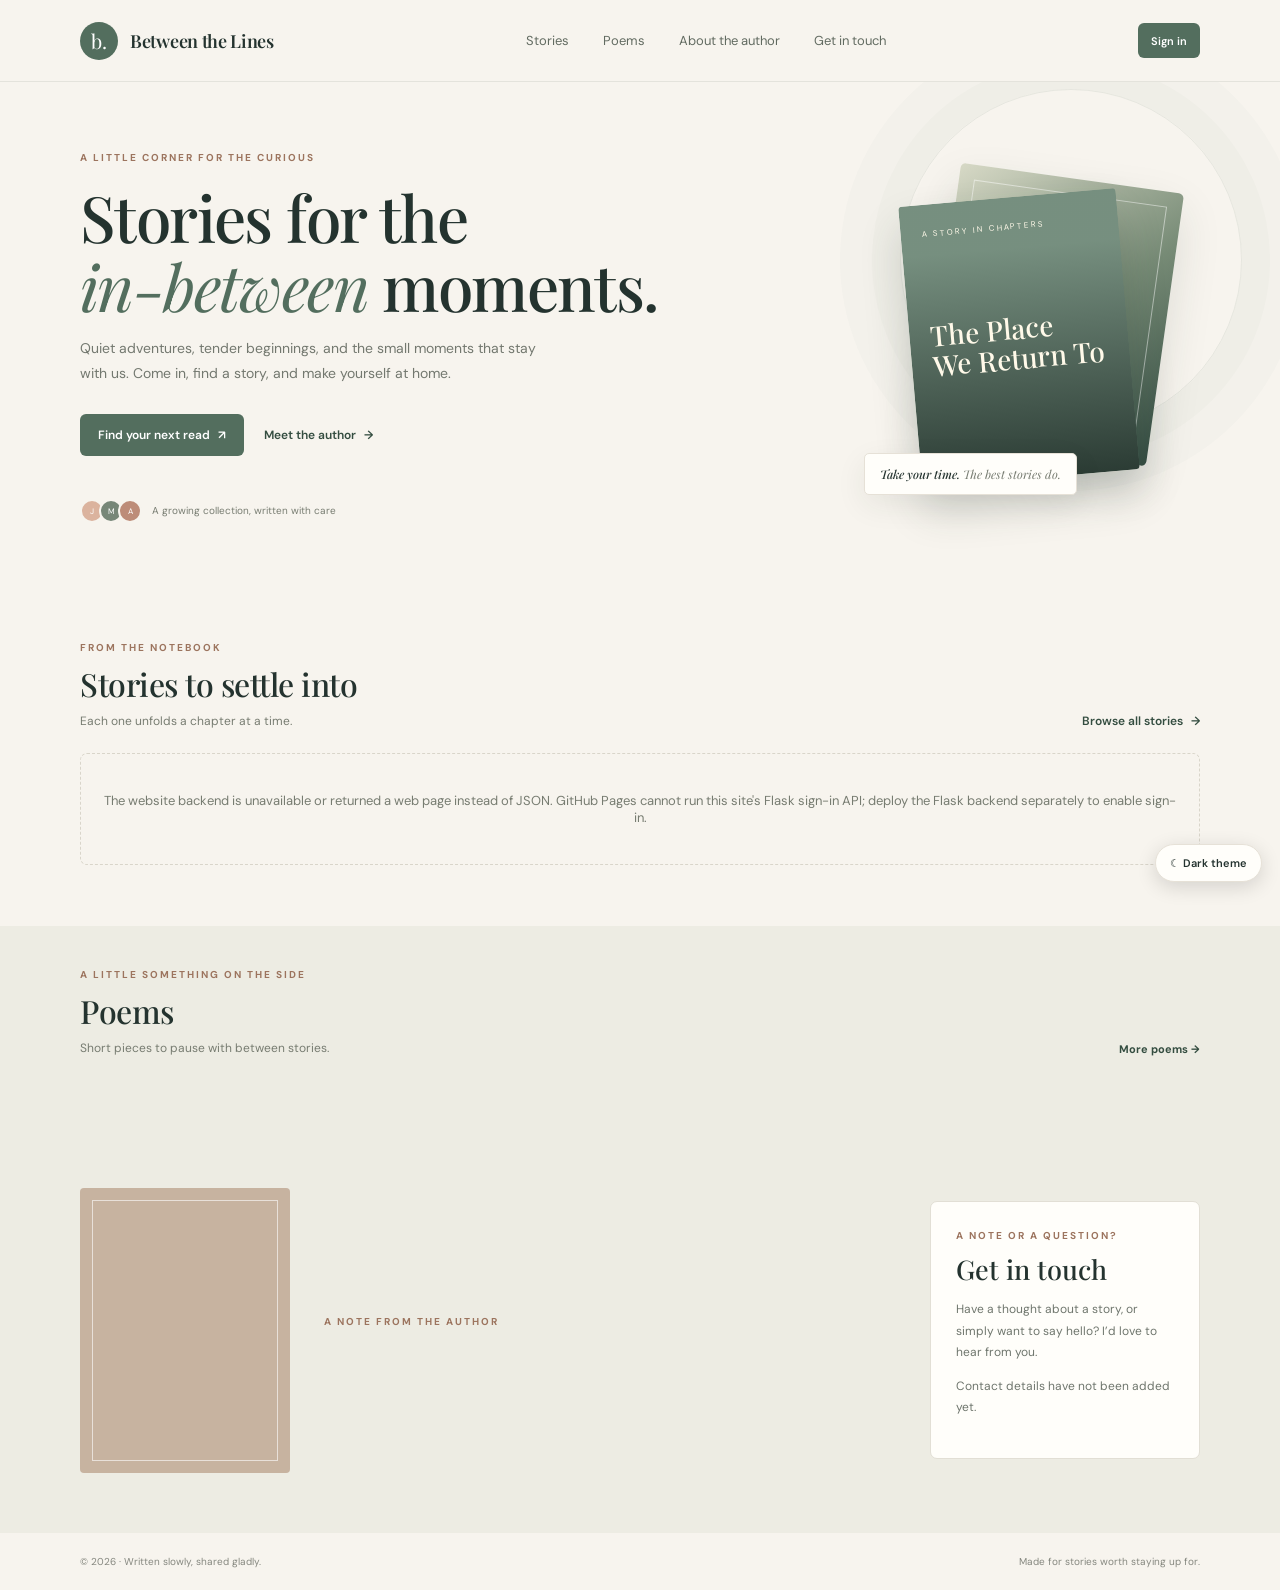
==== commit 414412e3: "update" ====
--- a/index.html
+++ b/index.html
@@ -115,6 +115,7 @@
     .section-heading { display: flex; align-items: end; justify-content: space-between; gap: 18px; margin-bottom: 24px; }
     .section-heading h2 { margin: 8px 0 0; font: 500 32px var(--serif); letter-spacing: -.5px; }
     .section-heading p { margin: 8px 0 0; color: var(--muted); font-size: 12px; }
+    .story-section-links { display: flex; align-items: center; gap: 18px; }
     .story-grid { display: grid; grid-template-columns: repeat(3, 1fr); gap: 20px; }
     .story-card {
       overflow: hidden; border: 1px solid #ebe7df; border-radius: 7px; background: var(--card);
@@ -214,6 +215,7 @@
       .section { padding: 43px 0; }
       .section-heading { align-items: start; }
       .section-heading h2 { font-size: 28px; }
+      .story-section-links { align-items: end; flex-direction: column; gap: 10px; }
       .story-grid { grid-template-columns: 1fr; gap: 14px; }
       .story-card { display: grid; grid-template-columns: 36% 1fr; }
       .story-cover { height: 100%; min-height: 200px; }
@@ -242,6 +244,10 @@
       .modal-header, .form { padding-left: 18px; padding-right: 18px; }
     }
   </style>
+  <link rel="stylesheet" href="theme.css">
+  <link rel="stylesheet" href="story-editor.css">
+  <script src="theme.js"></script>
+  <script src="story-editor.js"></script>
 </head>
 <body>
   <header class="topbar">
@@ -273,16 +279,16 @@
     <section class="hero">
       <div class="wrap hero-grid">
         <div>
-          <div class="eyebrow">A little corner for the curious</div>
-          <h1>Stories for the<br><em>in-between</em> moments.</h1>
-          <p class="hero-copy">Quiet adventures, tender beginnings, and the small moments that stay with us. Come in, find a story, and make yourself at home.</p>
+          <div class="eyebrow" id="homepageEyebrow">A little corner for the curious</div>
+          <h1 id="homepageTitle">Stories for the<br><em>in-between</em> moments.</h1>
+          <p class="hero-copy" id="homepageCopy">Quiet adventures, tender beginnings, and the small moments that stay with us. Come in, find a story, and make yourself at home.</p>
           <div class="hero-buttons">
             <a class="button button-primary" href="#stories">Find your next read <span aria-hidden="true">↗</span></a>
             <a class="text-link" href="#about">Meet the author <span aria-hidden="true">→</span></a>
           </div>
           <div class="hero-note">
             <div class="avatar-stack" aria-hidden="true"><span>J</span><span>M</span><span>A</span></div>
-            <span>A growing collection, written with care</span>
+            <span id="homepageNote">A growing collection, written with care</span>
           </div>
         </div>
         <div class="hero-art" aria-label="Featured story cover, The Place We Return To">
@@ -305,7 +311,10 @@
             <h2>Stories to settle into</h2>
             <p>Each one unfolds a chapter at a time.</p>
           </div>
-          <a class="text-link" href="manage.html" id="manageCollectionLink" hidden>Manage stories <span aria-hidden="true">→</span></a>
+          <div class="story-section-links">
+            <a class="text-link" href="stories.html">Browse all stories <span aria-hidden="true">→</span></a>
+            <a class="text-link" href="manage.html" id="manageCollectionLink" hidden>Manage stories <span aria-hidden="true">→</span></a>
+          </div>
         </div>
         <div class="story-grid" id="storyGrid" aria-live="polite"></div>
       </div>
@@ -319,7 +328,7 @@
             <h2>Poems</h2>
             <p>Short pieces to pause with between stories.</p>
           </div>
-          <a class="poem-more" href="poems.html">Browse all poems <span aria-hidden="true">→</span></a>
+          <a class="poem-more" href="poems.html">More poems <span aria-hidden="true">→</span></a>
           <button class="button button-quiet button-small" id="addPoem" type="button" hidden>Add a poem</button>
         </div>
         <div class="poem-grid" id="poemGrid" aria-live="polite"></div>
@@ -375,7 +384,7 @@
 
   <script src="api.js"></script>
   <script>
-    let state = { stories: [], poems: [], bio: "", authorName: "Clara Bennett", authorImage: "", contactEmail: "" };
+    let state = { stories: [], poems: [], bio: "", authorName: "Clara Bennett", authorImage: "", contactEmail: "", homepageEyebrow: "", homepageTitle: "", homepageCopy: "", homepageNote: "" };
     let isAuthor = false;
     let isSignedIn = false;
     function escapeHtml(value) {
@@ -403,6 +412,10 @@
     }
     function render() {
       document.getElementById("authorBio").textContent = state.bio;
+      document.getElementById("homepageEyebrow").textContent = state.homepageEyebrow;
+      document.getElementById("homepageTitle").textContent = state.homepageTitle;
+      document.getElementById("homepageCopy").textContent = state.homepageCopy;
+      document.getElementById("homepageNote").textContent = state.homepageNote;
       const authorName = state.authorName || "Author";
       const firstName = authorName.trim().split(/\s+/)[0];
       document.title = `Between the Lines — Stories by ${authorName}`;
@@ -439,7 +452,13 @@
       if (!state.stories.length) {
         grid.innerHTML = '<div class="empty-state">No stories yet. Add the first one and start a new chapter.</div>';
       } else {
-        grid.innerHTML = state.stories.map((story, index) => `
+        const featuredStories = state.stories
+          .map((story, index) => ({ story, index }))
+          .sort((first, second) =>
+            (second.story.ratingCount || 0) - (first.story.ratingCount || 0) || first.index - second.index
+          )
+          .slice(0, 6);
+        grid.innerHTML = featuredStories.map(({ story, index }) => `
           <article class="story-card">
             <a class="story-cover ${story.coverImage ? "" : escapeHtml(story.cover || `cover-${["one", "two", "three"][index % 3]}`)}" href="detail.html?story=${encodeURIComponent(story.id)}" aria-label="Explore ${escapeHtml(story.title)}">
               ${story.coverImage ? `<img class="story-cover-image" src="${escapeHtml(story.coverImage)}" alt="">` : ""}
@@ -450,7 +469,7 @@
               <h3><a href="detail.html?story=${encodeURIComponent(story.id)}">${escapeHtml(story.title)}</a></h3>
               <p>${escapeHtml(story.description || "")}</p>
               <div class="story-footer">
-                <span>${escapeHtml(story.updated || "A story in chapters")}</span>
+                <span>${story.ratingCount ? `★ ${escapeHtml(story.averageRating)} · ${story.ratingCount} ${story.ratingCount === 1 ? "rating" : "ratings"}` : escapeHtml(story.updated || "A story in chapters")}</span>
                 <div class="story-tools">
                   ${isAuthor ? `<button type="button" data-action="add-chapter" data-id="${escapeHtml(story.id)}" aria-label="Add chapter to ${escapeHtml(story.title)}">+ Chapter</button>` : ""}
                   <a class="story-detail-link" href="detail.html?story=${encodeURIComponent(story.id)}">Explore story <span aria-hidden="true">→</span></a>
@@ -463,10 +482,9 @@
       if (!state.poems.length) {
         poemGrid.innerHTML = '<div class="empty-state">No poems yet. Short pieces can find a home here.</div>';
       } else {
-        poemGrid.innerHTML = state.poems.map(poem => `
+        poemGrid.innerHTML = state.poems.slice(0, 3).map(poem => `
           <article class="poem-card">
             <h3>${escapeHtml(poem.title)}</h3>
-            <p class="poem-body">${escapeHtml(poem.body)}</p>
             ${isAuthor ? `<div class="poem-actions"><button type="button" data-action="edit-poem" data-id="${poem.id}">Edit</button><button type="button" data-action="delete-poem" data-id="${poem.id}">Delete</button></div>` : ""}
           </article>`).join("");
       }
@@ -489,6 +507,10 @@
         subtitle.textContent = "Choose how readers see and contact you.";
         form.innerHTML = `
           <div class="field"><label for="authorNameField">Name shown on the website</label><input id="authorNameField" name="authorName" maxlength="80" value="${escapeHtml(state.authorName || "")}" required></div>
+          <div class="field"><label for="homepageEyebrowField">Homepage small heading</label><input id="homepageEyebrowField" name="homepageEyebrow" maxlength="100" value="${escapeHtml(state.homepageEyebrow || "")}" required></div>
+          <div class="field"><label for="homepageTitleField">Homepage headline</label><input id="homepageTitleField" name="homepageTitle" maxlength="160" value="${escapeHtml(state.homepageTitle || "")}" required></div>
+          <div class="field"><label for="homepageCopyField">Homepage introduction</label><textarea id="homepageCopyField" name="homepageCopy" maxlength="500" required>${escapeHtml(state.homepageCopy || "")}</textarea></div>
+          <div class="field"><label for="homepageNoteField">Homepage note</label><input id="homepageNoteField" name="homepageNote" maxlength="120" value="${escapeHtml(state.homepageNote || "")}" required></div>
           <div class="field"><label for="contactEmailField">Contact email</label><input id="contactEmailField" name="contactEmail" type="email" maxlength="254" value="${escapeHtml(state.contactEmail || "")}" placeholder="you@example.com"><span class="field-hint">Leave blank to hide the public email link.</span></div>
           <div class="field"><label for="authorPhotoField">Author photo</label><input id="authorPhotoField" name="authorPhoto" type="file" accept="image/jpeg,image/png,image/webp"><span class="field-hint">${state.authorImage ? "Choose a new photo, or select Remove current photo below. JPEG, PNG or WebP, up to 5 MB." : "Choose a JPEG, PNG or WebP photo up to 5 MB."}</span>
           ${state.authorImage ? '<label class="photo-remove"><input type="checkbox" name="removePhoto"> Remove current photo</label>' : ""}</div>
@@ -500,7 +522,7 @@
         subtitle.textContent = `Continue “${story.title}” with a new chapter.`;
         form.innerHTML = `
           <div class="field"><label for="chapterTitle">Chapter title</label><input id="chapterTitle" name="chapterTitle" maxlength="90" placeholder="e.g. The morning after" required></div>
-          <div class="field"><label for="chapterBody">Chapter text</label><textarea id="chapterBody" name="chapterBody" maxlength="12000" placeholder="Write your chapter here..." required></textarea><span class="field-hint">You can add up to 12,000 characters per chapter.</span></div>
+          <div class="field"><label for="chapterBody">Chapter text</label><div class="rich-text-toolbar" data-editor-toolbar aria-label="Text formatting"><button type="button" data-command="bold" aria-label="Bold" title="Bold"><strong>B</strong></button><button type="button" data-command="italic" aria-label="Italic" title="Italic"><em>I</em></button></div><div class="rich-text-content" id="chapterBody" data-rich-text-editor contenteditable="true" role="textbox" aria-multiline="true" aria-label="Chapter text" data-placeholder="Write or paste your chapter here..."></div><span class="rich-text-hint">Use Ctrl+B / Ctrl+I or the buttons to format. Paste from Word or Google Docs to keep bold and italic text. Up to 12,000 characters.</span></div>
           <div class="form-actions"><button class="button button-quiet" type="button" data-close>Cancel</button><button class="button button-primary" type="submit">Add chapter</button></div>`;
       } else {
         title.textContent = "Add a new story";
@@ -514,14 +536,15 @@
             <div class="field"><label for="storyGenre">Genre</label><input id="storyGenre" name="genre" maxlength="40" placeholder="Literary fiction"></div>
             <div class="field"><label for="firstChapter">First chapter title</label><input id="firstChapter" name="chapterTitle" maxlength="90" placeholder="Chapter one" required></div>
           </div>
-          <div class="field"><label for="firstChapterBody">First chapter text</label><textarea id="firstChapterBody" name="chapterBody" maxlength="12000" placeholder="Begin your story..." required></textarea><span class="field-hint">You can add more chapters any time.</span></div>
+          <div class="field"><label for="firstChapterBody">First chapter text</label><div class="rich-text-toolbar" data-editor-toolbar aria-label="Text formatting"><button type="button" data-command="bold" aria-label="Bold" title="Bold"><strong>B</strong></button><button type="button" data-command="italic" aria-label="Italic" title="Italic"><em>I</em></button></div><div class="rich-text-content" id="firstChapterBody" data-rich-text-editor contenteditable="true" role="textbox" aria-multiline="true" aria-label="First chapter text" data-placeholder="Write or paste your chapter here..."></div><span class="rich-text-hint">Paste from Word or Google Docs; bold and italic formatting is kept. Up to 12,000 characters.</span></div>
           <div class="form-actions"><button class="button button-quiet" type="button" data-close>Cancel</button><button class="button button-primary" type="submit">Publish story</button></div>`;
       }
       form.dataset.mode = mode;
       form.dataset.storyId = storyId || "";
       form.dataset.poemId = poem?.id || "";
+      window.storyEditor.initialize(form);
       document.getElementById("formBackdrop").classList.add("open");
-      form.querySelector("input, textarea")?.focus();
+      form.querySelector("input, textarea, [contenteditable='true']")?.focus();
     }
     function closeModals() {
       document.querySelectorAll(".modal-backdrop").forEach(backdrop => backdrop.classList.remove("open"));
@@ -607,7 +630,11 @@
               authorName: String(data.get("authorName")).trim(),
               authorImage,
               contactEmail: String(data.get("contactEmail")).trim(),
-              bio: String(data.get("bio")).trim()
+              bio: String(data.get("bio")).trim(),
+              homepageEyebrow: String(data.get("homepageEyebrow")).trim(),
+              homepageTitle: String(data.get("homepageTitle")).trim(),
+              homepageCopy: String(data.get("homepageCopy")).trim(),
+              homepageNote: String(data.get("homepageNote")).trim()
             }
           });
         } else if (mode === "poem") {
@@ -636,7 +663,7 @@
               updated: "Recently updated",
               chapters: [...story.chapters, {
                 title: String(data.get("chapterTitle")).trim(),
-                body: String(data.get("chapterBody")).trim()
+                body: window.storyEditor.value(document.getElementById("chapterBody"))
               }]
             }
           });
@@ -652,7 +679,7 @@
               coverImage: await uploadImage(data.get("coverImage"), "/api/uploads/story-cover"),
               chapters: [{
                 title: String(data.get("chapterTitle")).trim(),
-                body: String(data.get("chapterBody")).trim()
+                body: window.storyEditor.value(document.getElementById("firstChapterBody"))
               }]
             }
           });
--- a/theme.css
+++ b/theme.css
@@ -0,0 +1,112 @@
+:root[data-theme="dark"] {
+  color-scheme: dark;
+  --paper: #191e1b;
+  --ink: #e9e9df;
+  --muted: #b0b5a9;
+  --line: #3a433b;
+  --green: #688672;
+  --green-dark: #bed0c0;
+  --card: #232a25;
+  --section: #202722;
+}
+
+:root[data-theme="dark"],
+:root[data-theme="dark"] body {
+  background: var(--paper);
+  color: var(--ink);
+}
+
+:root[data-theme="dark"] .topbar,
+:root[data-theme="dark"] .poem-section,
+:root[data-theme="dark"] .author-section,
+:root[data-theme="dark"] .story-card,
+:root[data-theme="dark"] .poem-card,
+:root[data-theme="dark"] .contact-card,
+:root[data-theme="dark"] .modal,
+:root[data-theme="dark"] .modal-header,
+:root[data-theme="dark"] .editor,
+:root[data-theme="dark"] .feedback-card,
+:root[data-theme="dark"] .comment-card,
+:root[data-theme="dark"] .review-card,
+:root[data-theme="dark"] .form,
+:root[data-theme="dark"] .card,
+:root[data-theme="dark"] .chapter-nav button,
+:root[data-theme="dark"] .chapter-select,
+:root[data-theme="dark"] .chapter-editor,
+:root[data-theme="dark"] .status:not(:empty),
+:root[data-theme="dark"] .button-quiet {
+  background-color: var(--card);
+  border-color: var(--line);
+}
+
+:root[data-theme="dark"] .poem-section,
+:root[data-theme="dark"] .author-section {
+  background-color: var(--section);
+}
+
+:root[data-theme="dark"] .field input,
+:root[data-theme="dark"] .field textarea,
+:root[data-theme="dark"] .field select,
+:root[data-theme="dark"] .comment-form textarea,
+:root[data-theme="dark"] .chapter-select {
+  background-color: var(--paper);
+  border-color: var(--line);
+  color: var(--ink);
+}
+
+:root[data-theme="dark"] .nav,
+:root[data-theme="dark"] .hero-copy,
+:root[data-theme="dark"] .hero-note,
+:root[data-theme="dark"] .section-heading p,
+:root[data-theme="dark"] .story-info p,
+:root[data-theme="dark"] .poem-body,
+:root[data-theme="dark"] .author-copy p,
+:root[data-theme="dark"] .contact-card p,
+:root[data-theme="dark"] .footer,
+:root[data-theme="dark"] .intro,
+:root[data-theme="dark"] .story-summary,
+:root[data-theme="dark"] .chapter-body,
+:root[data-theme="dark"] .comment-body,
+:root[data-theme="dark"] .review-body,
+:root[data-theme="dark"] .story-description,
+:root[data-theme="dark"] .feedback-body,
+:root[data-theme="dark"] .prototype-note,
+:root[data-theme="dark"] .login-footer,
+:root[data-theme="dark"] .hint,
+:root[data-theme="dark"] .field-hint,
+:root[data-theme="dark"] .empty-state {
+  color: var(--muted);
+}
+
+:root[data-theme="dark"] .field label,
+:root[data-theme="dark"] .toggle-password,
+:root[data-theme="dark"] .story-meta,
+:root[data-theme="dark"] .story-footer,
+:root[data-theme="dark"] .story-detail-link,
+:root[data-theme="dark"] .poem-actions button,
+:root[data-theme="dark"] .poem-actions a {
+  color: var(--green-dark);
+}
+
+.theme-toggle {
+  position: fixed;
+  z-index: 30;
+  right: 18px;
+  bottom: 18px;
+  min-height: 38px;
+  border: 1px solid var(--line);
+  border-radius: 22px;
+  padding: 0 14px;
+  background: var(--card);
+  color: var(--ink);
+  box-shadow: 0 5px 20px rgba(0, 0, 0, .14);
+  font: 600 11px/1 var(--sans, Arial, sans-serif);
+  cursor: pointer;
+}
+
+.theme-toggle:hover { border-color: var(--green); }
+.theme-toggle:focus-visible { outline: 3px solid var(--green); outline-offset: 3px; }
+
+@media (max-width: 420px) {
+  .theme-toggle { right: 12px; bottom: 12px; min-height: 35px; }
+}
--- a/story-editor.css
+++ b/story-editor.css
@@ -0,0 +1,73 @@
+.rich-text-toolbar {
+  display: flex;
+  align-items: center;
+  gap: 6px;
+  padding: 7px;
+  border: 1px solid #dedbd2;
+  border-bottom: 0;
+  border-radius: 5px 5px 0 0;
+  background: #f7f4ee;
+}
+
+.rich-text-toolbar button {
+  min-width: 32px;
+  min-height: 30px;
+  border: 1px solid #dedbd2;
+  border-radius: 4px;
+  background: #fffefa;
+  color: #344d40;
+  font-size: 13px;
+}
+
+.rich-text-toolbar button:hover,
+.rich-text-toolbar button:focus-visible {
+  border-color: #829986;
+  outline: 2px solid rgba(83, 110, 94, .15);
+}
+
+.rich-text-content {
+  min-height: 155px;
+  max-height: 55vh;
+  overflow-y: auto;
+  border: 1px solid #dedbd2;
+  border-radius: 0 0 5px 5px;
+  outline: none;
+  padding: 10px 11px;
+  background: #fffefa;
+  color: var(--ink);
+  font: 13px/1.7 var(--serif, Georgia, serif);
+  white-space: pre-wrap;
+}
+
+.rich-text-content:focus {
+  border-color: #829986;
+  box-shadow: 0 0 0 3px rgba(83, 110, 94, .1);
+}
+
+.rich-text-content:empty::before {
+  content: attr(data-placeholder);
+  color: #92948b;
+  pointer-events: none;
+}
+
+.rich-text-content p,
+.rich-text-content div { margin: 0 0 1em; }
+
+.rich-text-hint { color: #777c71; font-size: 10px; line-height: 1.6; }
+
+:root[data-theme="dark"] .rich-text-toolbar {
+  border-color: var(--line);
+  background: var(--section, var(--paper));
+}
+
+:root[data-theme="dark"] .rich-text-toolbar button,
+:root[data-theme="dark"] .rich-text-content {
+  border-color: var(--line);
+  background: var(--paper);
+  color: var(--ink);
+}
+
+:root[data-theme="dark"] .rich-text-hint,
+:root[data-theme="dark"] .rich-text-content:empty::before {
+  color: var(--muted);
+}
